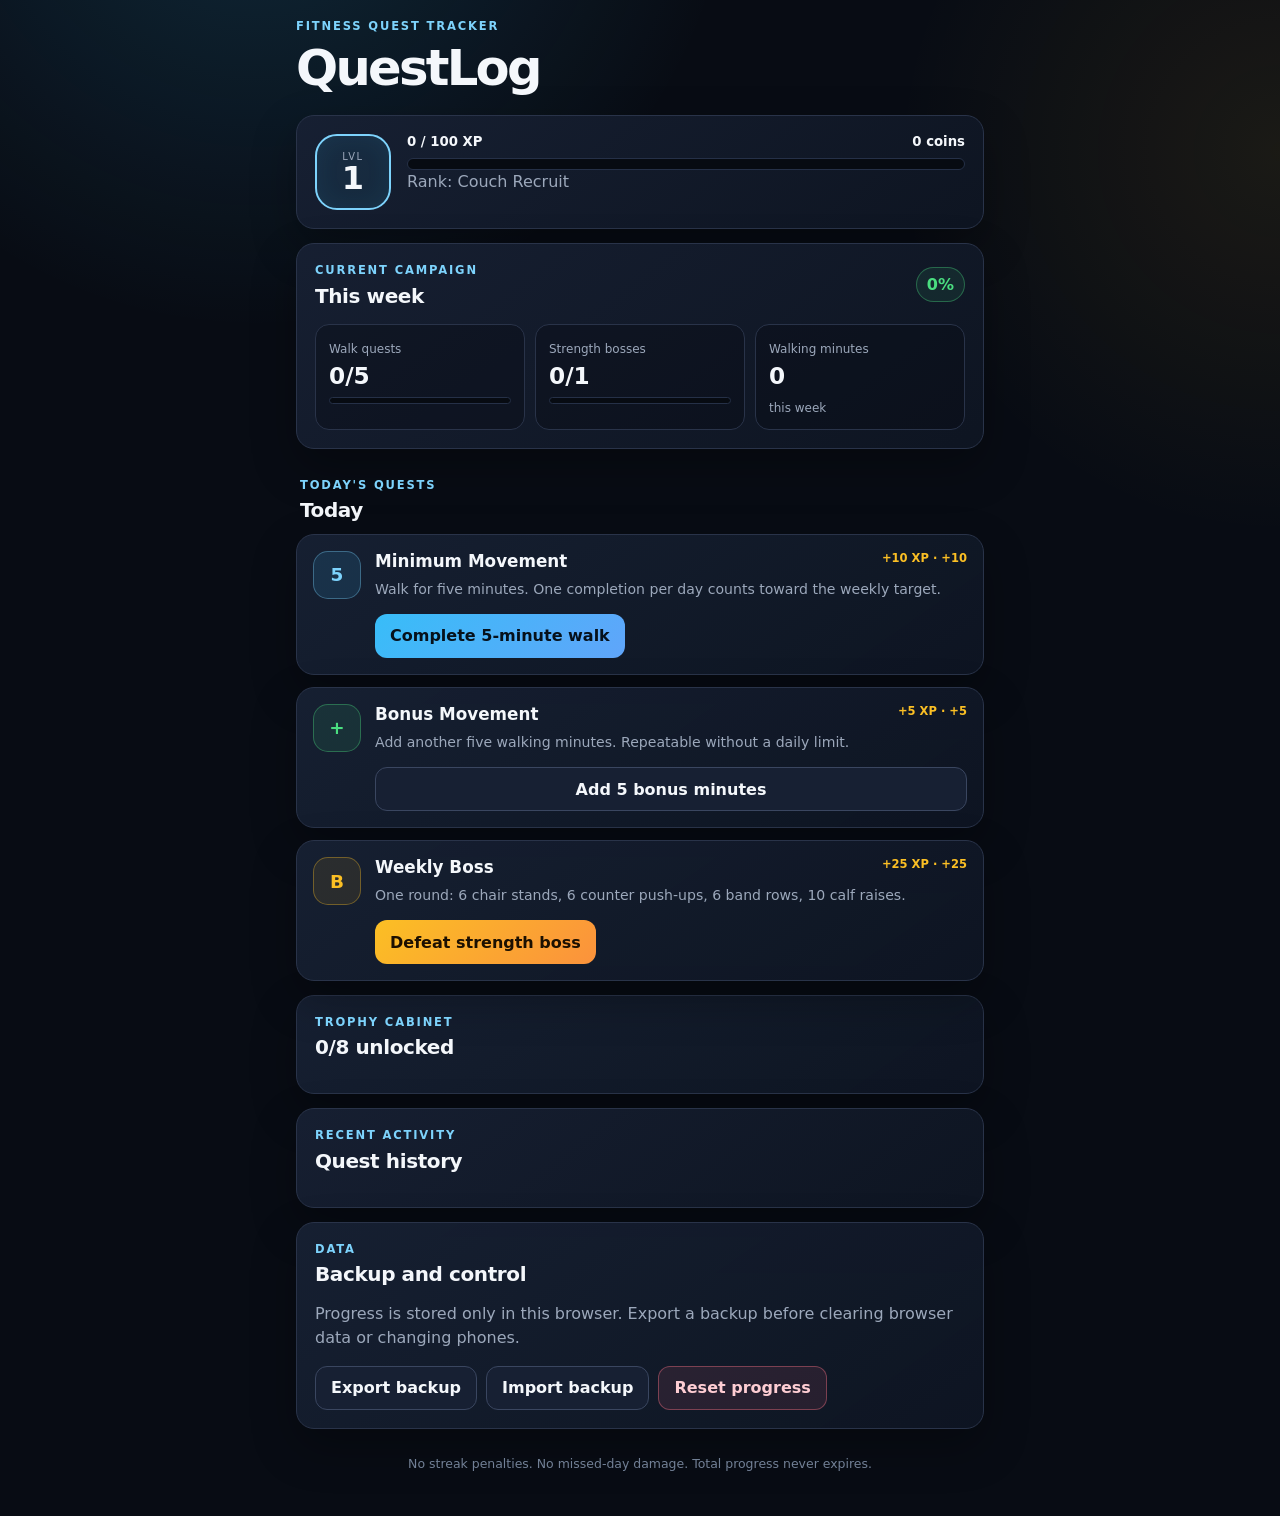
==== QuestLog_Fitness_Standalone.html @ a9ddd000 "Add files via upload" ====
<!doctype html>
<html lang="en">
<head>
  <meta charset="utf-8">
  <meta name="viewport" content="width=device-width, initial-scale=1, viewport-fit=cover">
  <meta name="theme-color" content="#111827">
  <meta name="description" content="A private, offline fitness quest tracker with XP, coins, and trophies.">
  <title>QuestLog Fitness</title>
  <style>
:root {
  color-scheme: dark;
  --bg: #080c14;
  --surface: #111827;
  --surface-2: #172033;
  --line: #293349;
  --text: #f4f7fb;
  --muted: #9ca8bb;
  --accent: #7dd3fc;
  --accent-strong: #38bdf8;
  --gold: #fbbf24;
  --green: #4ade80;
  --danger: #fb7185;
  --shadow: 0 18px 45px rgba(0, 0, 0, 0.28);
  --radius: 18px;
}

* { box-sizing: border-box; }

html {
  background: var(--bg);
  font-family: Inter, ui-sans-serif, system-ui, -apple-system, BlinkMacSystemFont, "Segoe UI", sans-serif;
}

body {
  margin: 0;
  min-height: 100vh;
  background:
    radial-gradient(circle at 20% -10%, rgba(56, 189, 248, 0.16), transparent 30rem),
    radial-gradient(circle at 100% 10%, rgba(251, 191, 36, 0.08), transparent 24rem),
    var(--bg);
  color: var(--text);
}

button, label { font: inherit; }

button {
  border: 0;
  cursor: pointer;
  -webkit-tap-highlight-color: transparent;
}

button:focus-visible, label:focus-within {
  outline: 3px solid rgba(125, 211, 252, 0.55);
  outline-offset: 2px;
}

.app-shell {
  width: min(720px, 100%);
  margin: 0 auto;
  padding: max(18px, env(safe-area-inset-top)) 16px calc(30px + env(safe-area-inset-bottom));
}

.topbar {
  display: flex;
  align-items: center;
  justify-content: space-between;
  gap: 16px;
  margin-bottom: 18px;
}

h1, h2, h3, p { margin-top: 0; }
h1 { margin-bottom: 0; font-size: clamp(2rem, 8vw, 3.1rem); letter-spacing: -0.055em; }
h2 { margin-bottom: 0; font-size: 1.25rem; letter-spacing: -0.02em; }
h3 { margin-bottom: 0; font-size: 1.05rem; }
p { line-height: 1.5; }

.eyebrow {
  margin-bottom: 4px;
  color: var(--accent);
  font-size: 0.72rem;
  font-weight: 800;
  letter-spacing: 0.16em;
}

.panel {
  border: 1px solid var(--line);
  border-radius: var(--radius);
  background: linear-gradient(145deg, rgba(23, 32, 51, 0.95), rgba(14, 21, 34, 0.96));
  box-shadow: var(--shadow);
}

.hero {
  display: flex;
  align-items: center;
  gap: 16px;
  padding: 18px;
  margin-bottom: 14px;
}

.level-badge {
  width: 76px;
  min-width: 76px;
  aspect-ratio: 1;
  display: grid;
  place-content: center;
  text-align: center;
  border: 2px solid var(--accent);
  border-radius: 22px;
  background: rgba(56, 189, 248, 0.08);
  box-shadow: inset 0 0 24px rgba(56, 189, 248, 0.08);
}

.level-badge span {
  font-size: 0.62rem;
  letter-spacing: 0.16em;
  color: var(--muted);
}

.level-badge strong {
  font-size: 2rem;
  line-height: 1;
}

.hero-copy { flex: 1; min-width: 0; }

.stat-line {
  display: flex;
  justify-content: space-between;
  gap: 10px;
  margin-bottom: 9px;
  font-size: 0.83rem;
  font-weight: 700;
}

.progress-track, .mini-track {
  overflow: hidden;
  background: #070b12;
  border: 1px solid #253047;
}

.progress-track {
  height: 12px;
  border-radius: 999px;
}

.progress-fill, .mini-fill {
  height: 100%;
  width: 0;
  background: linear-gradient(90deg, var(--accent-strong), var(--green));
  transition: width 300ms ease;
}

.rankText { margin-top: 8px; margin-bottom: 0; }

.muted { color: var(--muted); }

.week-panel, .trophies-panel, .settings-panel, main > .panel {
  padding: 18px;
  margin-bottom: 14px;
}

.section-heading {
  display: flex;
  align-items: center;
  justify-content: space-between;
  gap: 12px;
  margin-bottom: 16px;
}

.outside-heading {
  margin: 28px 4px 12px;
}

.percent-chip {
  padding: 7px 10px;
  border: 1px solid rgba(74, 222, 128, 0.35);
  border-radius: 999px;
  background: rgba(74, 222, 128, 0.09);
  color: var(--green);
  font-weight: 800;
}

.weekly-grid {
  display: grid;
  grid-template-columns: repeat(3, 1fr);
  gap: 10px;
}

.metric-card {
  min-width: 0;
  padding: 13px;
  border: 1px solid var(--line);
  border-radius: 14px;
  background: rgba(6, 10, 18, 0.36);
}

.metric-card strong {
  display: block;
  margin: 5px 0 8px;
  font-size: 1.45rem;
}

.metric-label, .metric-sub {
  color: var(--muted);
  font-size: 0.75rem;
}

.mini-track {
  height: 7px;
  border-radius: 999px;
}

.quest-stack {
  display: grid;
  gap: 12px;
  margin-bottom: 14px;
}

.quest-card {
  display: flex;
  gap: 14px;
  padding: 16px;
}

.quest-icon {
  width: 48px;
  min-width: 48px;
  height: 48px;
  display: grid;
  place-items: center;
  border-radius: 15px;
  background: rgba(56, 189, 248, 0.12);
  border: 1px solid rgba(125, 211, 252, 0.35);
  color: var(--accent);
  font-size: 1.15rem;
  font-weight: 900;
}

.quest-icon.bonus {
  color: var(--green);
  border-color: rgba(74, 222, 128, 0.35);
  background: rgba(74, 222, 128, 0.1);
}

.quest-icon.boss {
  color: var(--gold);
  border-color: rgba(251, 191, 36, 0.35);
  background: rgba(251, 191, 36, 0.09);
}

.quest-body { flex: 1; min-width: 0; }

.quest-title-row {
  display: flex;
  align-items: flex-start;
  justify-content: space-between;
  gap: 12px;
}

.reward {
  flex: none;
  color: var(--gold);
  font-size: 0.72rem;
  font-weight: 800;
  white-space: nowrap;
}

.quest-card p {
  margin: 8px 0 14px;
  color: var(--muted);
  font-size: 0.88rem;
}

.primary, .secondary, .danger, .file-label {
  min-height: 44px;
  padding: 11px 15px;
  border-radius: 12px;
  font-weight: 800;
  text-align: center;
  transition: transform 100ms ease, opacity 100ms ease, border-color 100ms ease;
}

.primary:active, .secondary:active, .danger:active, .file-label:active { transform: scale(0.98); }

.primary {
  background: linear-gradient(135deg, var(--accent-strong), #60a5fa);
  color: #06111b;
}

.boss-button {
  background: linear-gradient(135deg, var(--gold), #fb923c);
  color: #1c1001;
}

.secondary, .file-label {
  display: inline-grid;
  place-items: center;
  border: 1px solid #3a4660;
  background: #172033;
  color: var(--text);
}

.danger {
  border: 1px solid rgba(251, 113, 133, 0.4);
  background: rgba(251, 113, 133, 0.1);
  color: #fecdd3;
}

.full { width: 100%; }

button:disabled {
  cursor: default;
  opacity: 0.48;
  filter: grayscale(0.35);
}

.trophy-grid {
  display: grid;
  grid-template-columns: repeat(2, 1fr);
  gap: 10px;
}

.trophy {
  position: relative;
  min-height: 125px;
  padding: 14px;
  overflow: hidden;
  border: 1px solid var(--line);
  border-radius: 15px;
  background: rgba(6, 10, 18, 0.38);
}

.trophy.unlocked {
  border-color: rgba(251, 191, 36, 0.45);
  background: linear-gradient(150deg, rgba(251, 191, 36, 0.11), rgba(6, 10, 18, 0.45));
}

.trophy-mark {
  width: 34px;
  height: 34px;
  display: grid;
  place-items: center;
  margin-bottom: 10px;
  border-radius: 11px;
  background: #1d2739;
  color: #67748b;
  font-weight: 900;
}

.trophy.unlocked .trophy-mark {
  background: rgba(251, 191, 36, 0.16);
  color: var(--gold);
}

.trophy h3 { font-size: 0.9rem; }
.trophy p { margin: 6px 0 0; color: var(--muted); font-size: 0.76rem; line-height: 1.35; }
.trophy-status { position: absolute; top: 13px; right: 13px; color: var(--muted); font-size: 0.65rem; font-weight: 800; text-transform: uppercase; }

.history-list { display: grid; gap: 8px; }

.history-item {
  display: grid;
  grid-template-columns: 1fr auto auto;
  align-items: center;
  gap: 10px;
  padding: 11px 0;
  border-bottom: 1px solid var(--line);
}

.history-item:last-child { border-bottom: 0; }
.history-title { font-weight: 750; font-size: 0.9rem; }
.history-meta { color: var(--muted); font-size: 0.74rem; }
.history-reward { color: var(--green); font-size: 0.75rem; font-weight: 800; }

.undo-btn {
  min-height: 34px;
  padding: 7px 9px;
  border: 1px solid #3a4660;
  border-radius: 9px;
  background: transparent;
  color: var(--muted);
  font-size: 0.72rem;
}

.empty-state {
  padding: 12px 0 4px;
  color: var(--muted);
  text-align: center;
}

.button-row {
  display: flex;
  flex-wrap: wrap;
  gap: 9px;
}

.file-label input { display: none; }

footer {
  padding: 12px 6px 0;
  color: #728096;
  text-align: center;
  font-size: 0.78rem;
}

.toast {
  position: fixed;
  left: 50%;
  bottom: calc(20px + env(safe-area-inset-bottom));
  z-index: 20;
  width: min(92vw, 440px);
  padding: 13px 16px;
  transform: translate(-50%, 120px);
  opacity: 0;
  border: 1px solid rgba(125, 211, 252, 0.35);
  border-radius: 13px;
  background: #111827;
  box-shadow: var(--shadow);
  color: var(--text);
  font-weight: 750;
  transition: transform 220ms ease, opacity 220ms ease;
}

.toast.show {
  transform: translate(-50%, 0);
  opacity: 1;
}

dialog {
  width: min(92vw, 430px);
  padding: 20px;
  border: 1px solid var(--line);
  border-radius: 18px;
  background: #111827;
  color: var(--text);
  box-shadow: var(--shadow);
}

dialog::backdrop { background: rgba(0, 0, 0, 0.7); }
.dialog-actions { display: flex; justify-content: flex-end; gap: 9px; margin-top: 20px; }

.hidden { display: none !important; }

@media (max-width: 520px) {
  .weekly-grid { grid-template-columns: 1fr 1fr; }
  .metric-card:last-child { grid-column: 1 / -1; }
  .quest-title-row { display: block; }
  .reward { display: inline-block; margin-top: 5px; }
  .trophy-grid { grid-template-columns: 1fr; }
  .quest-card { padding: 14px; }
}

@media (prefers-reduced-motion: reduce) {
  *, *::before, *::after {
    scroll-behavior: auto !important;
    transition: none !important;
  }
}

</style>
</head>
<body>
  <div class="app-shell">
    <header class="topbar">
      <div>
        <p class="eyebrow">FITNESS QUEST TRACKER</p>
        <h1>QuestLog</h1>
      </div>
      
    </header>

    <main>
      <section class="hero panel">
        <div class="level-badge" aria-label="Current level">
          <span>LVL</span>
          <strong id="levelValue">1</strong>
        </div>
        <div class="hero-copy">
          <div class="stat-line">
            <span id="xpLabel">0 / 100 XP</span>
            <span id="coinLabel">0 coins</span>
          </div>
          <div class="progress-track" aria-label="Level progress">
            <div id="xpProgress" class="progress-fill"></div>
          </div>
          <p id="rankText" class="muted">Rank: Couch Recruit</p>
        </div>
      </section>

      <section class="week-panel panel">
        <div class="section-heading">
          <div>
            <p class="eyebrow">CURRENT CAMPAIGN</p>
            <h2 id="weekLabel">This week</h2>
          </div>
          <div id="weeklyPercent" class="percent-chip">0%</div>
        </div>

        <div class="weekly-grid">
          <article class="metric-card">
            <span class="metric-label">Walk quests</span>
            <strong><span id="walkCount">0</span>/5</strong>
            <div class="mini-track"><div id="walkProgress" class="mini-fill"></div></div>
          </article>
          <article class="metric-card">
            <span class="metric-label">Strength bosses</span>
            <strong><span id="strengthCount">0</span>/1</strong>
            <div class="mini-track"><div id="strengthProgress" class="mini-fill"></div></div>
          </article>
          <article class="metric-card">
            <span class="metric-label">Walking minutes</span>
            <strong id="minutesCount">0</strong>
            <span class="metric-sub">this week</span>
          </article>
        </div>
      </section>

      <section>
        <div class="section-heading outside-heading">
          <div>
            <p class="eyebrow">TODAY'S QUESTS</p>
            <h2 id="todayLabel">Today</h2>
          </div>
        </div>

        <div class="quest-stack">
          <article class="quest-card panel">
            <div class="quest-icon">5</div>
            <div class="quest-body">
              <div class="quest-title-row">
                <h3>Minimum Movement</h3>
                <span class="reward">+10 XP · +10</span>
              </div>
              <p>Walk for five minutes. One completion per day counts toward the weekly target.</p>
              <button id="walkBtn" class="primary" type="button">Complete 5-minute walk</button>
            </div>
          </article>

          <article class="quest-card panel">
            <div class="quest-icon bonus">+</div>
            <div class="quest-body">
              <div class="quest-title-row">
                <h3>Bonus Movement</h3>
                <span class="reward">+5 XP · +5</span>
              </div>
              <p>Add another five walking minutes. Repeatable without a daily limit.</p>
              <button id="bonusBtn" class="secondary full" type="button">Add 5 bonus minutes</button>
            </div>
          </article>

          <article class="quest-card panel">
            <div class="quest-icon boss">B</div>
            <div class="quest-body">
              <div class="quest-title-row">
                <h3>Weekly Boss</h3>
                <span class="reward">+25 XP · +25</span>
              </div>
              <p>One round: 6 chair stands, 6 counter push-ups, 6 band rows, 10 calf raises.</p>
              <button id="strengthBtn" class="primary boss-button" type="button">Defeat strength boss</button>
            </div>
          </article>
        </div>
      </section>

      <section class="panel trophies-panel">
        <div class="section-heading">
          <div>
            <p class="eyebrow">TROPHY CABINET</p>
            <h2><span id="trophyCount">0</span>/8 unlocked</h2>
          </div>
        </div>
        <div id="trophyGrid" class="trophy-grid"></div>
      </section>

      <section class="panel">
        <div class="section-heading">
          <div>
            <p class="eyebrow">RECENT ACTIVITY</p>
            <h2>Quest history</h2>
          </div>
        </div>
        <div id="historyList" class="history-list"></div>
      </section>

      <section class="panel settings-panel">
        <div class="section-heading">
          <div>
            <p class="eyebrow">DATA</p>
            <h2>Backup and control</h2>
          </div>
        </div>
        <p class="muted">Progress is stored only in this browser. Export a backup before clearing browser data or changing phones.</p>
        <div class="button-row">
          <button id="exportBtn" class="secondary" type="button">Export backup</button>
          <label class="secondary file-label">
            Import backup
            <input id="importInput" type="file" accept="application/json">
          </label>
          <button id="resetBtn" class="danger" type="button">Reset progress</button>
        </div>
      </section>
    </main>

    <footer>
      <p>No streak penalties. No missed-day damage. Total progress never expires.</p>
    </footer>
  </div>

  <div id="toast" class="toast" role="status" aria-live="polite"></div>

  <dialog id="resetDialog">
    <form method="dialog">
      <h2>Reset all progress?</h2>
      <p>This permanently deletes XP, coins, trophies, and history from this device.</p>
      <div class="dialog-actions">
        <button value="cancel" class="secondary">Cancel</button>
        <button id="confirmResetBtn" value="confirm" class="danger">Delete everything</button>
      </div>
    </form>
  </dialog>

  <script>
(() => {
  "use strict";

  const STORAGE_KEY = "questlog-fitness-v1";
  const XP_PER_LEVEL = 100;

  const QUESTS = {
    walk: { title: "Minimum Movement", xp: 10, coins: 10, minutes: 5 },
    bonus: { title: "Bonus Movement", xp: 5, coins: 5, minutes: 5 },
    strength: { title: "Weekly Boss", xp: 25, coins: 25, minutes: 0 }
  };

  const TROPHIES = [
    { id: "press-start", name: "Press Start", description: "Complete your first walk.", test: s => s.totals.walks >= 1 },
    { id: "tutorial", name: "Tutorial Complete", description: "Complete 5 minimum walks.", test: s => s.totals.walks >= 5 },
    { id: "first-boss", name: "First Boss Defeated", description: "Complete 1 strength circuit.", test: s => s.totals.strength >= 1 },
    { id: "bronze-walker", name: "Bronze Walker", description: "Complete 10 minimum walks.", test: s => s.totals.walks >= 10 },
    { id: "silver-walker", name: "Silver Walker", description: "Complete 20 minimum walks.", test: s => s.totals.walks >= 20 },
    { id: "strength-online", name: "Strength Online", description: "Complete 4 strength circuits.", test: s => s.totals.strength >= 4 },
    { id: "distance-300", name: "No Longer Sedentary", description: "Accumulate 300 walking minutes.", test: s => s.totals.walkMinutes >= 300 },
    {
      id: "month-one",
      name: "Month One Platinum",
      description: "Complete 20 minimum walks and 4 strength circuits.",
      test: s => s.totals.walks >= 20 && s.totals.strength >= 4
    }
  ];

  const RANKS = [
    [1, "Couch Recruit"],
    [3, "Routine Initiate"],
    [5, "Movement Adept"],
    [8, "Consistency Hunter"],
    [12, "Habit Vanguard"],
    [20, "Platinum Operator"]
  ];

  const defaultState = () => ({
    version: 1,
    xp: 0,
    coins: 0,
    logs: [],
    unlocked: [],
    totals: {
      walks: 0,
      bonusWalks: 0,
      strength: 0,
      walkMinutes: 0
    }
  });

  let state = loadState();
  let deferredInstallPrompt = null;
  let toastTimer = null;

  const $ = id => document.getElementById(id);

  function localDateKey(date = new Date()) {
    const y = date.getFullYear();
    const m = String(date.getMonth() + 1).padStart(2, "0");
    const d = String(date.getDate()).padStart(2, "0");
    return `${y}-${m}-${d}`;
  }

  function startOfWeek(date = new Date()) {
    const copy = new Date(date.getFullYear(), date.getMonth(), date.getDate());
    const day = copy.getDay();
    const diff = day === 0 ? -6 : 1 - day;
    copy.setDate(copy.getDate() + diff);
    copy.setHours(0, 0, 0, 0);
    return copy;
  }

  function endOfWeek(date = new Date()) {
    const start = startOfWeek(date);
    const end = new Date(start);
    end.setDate(start.getDate() + 6);
    return end;
  }

  function isThisWeek(timestamp) {
    const time = new Date(timestamp).getTime();
    return time >= startOfWeek().getTime() && time < (endOfWeek().getTime() + 86400000);
  }

  function loadState() {
    try {
      const parsed = JSON.parse(localStorage.getItem(STORAGE_KEY));
      if (!parsed || parsed.version !== 1) return defaultState();
      return {
        ...defaultState(),
        ...parsed,
        totals: { ...defaultState().totals, ...(parsed.totals || {}) },
        logs: Array.isArray(parsed.logs) ? parsed.logs : [],
        unlocked: Array.isArray(parsed.unlocked) ? parsed.unlocked : []
      };
    } catch {
      return defaultState();
    }
  }

  function saveState() {
    localStorage.setItem(STORAGE_KEY, JSON.stringify(state));
  }

  function makeId() {
    return `${Date.now()}-${Math.random().toString(16).slice(2)}`;
  }

  function addQuest(type) {
    const quest = QUESTS[type];
    if (!quest) return;

    if (type === "walk" && hasCompletedWalkToday()) {
      showToast("Today's minimum walk is already complete. Use Bonus Movement for extra minutes.");
      return;
    }
    if (type === "strength" && hasCompletedStrengthThisWeek()) {
      showToast("This week's strength boss is already defeated.");
      return;
    }

    const log = {
      id: makeId(),
      type,
      title: quest.title,
      xp: quest.xp,
      coins: quest.coins,
      minutes: quest.minutes,
      dateKey: localDateKey(),
      timestamp: new Date().toISOString()
    };

    state.logs.unshift(log);
    state.xp += quest.xp;
    state.coins += quest.coins;

    if (type === "walk") state.totals.walks += 1;
    if (type === "bonus") state.totals.bonusWalks += 1;
    if (type === "strength") state.totals.strength += 1;
    state.totals.walkMinutes += quest.minutes;

    const newTrophies = updateTrophies();
    saveState();
    render();

    const baseMessage = `${quest.title} complete: +${quest.xp} XP, +${quest.coins} coins.`;
    showToast(newTrophies.length ? `${baseMessage} Trophy unlocked: ${newTrophies.join(", ")}.` : baseMessage);
    vibrate([35, 25, 55]);
  }

  function undoLog(id) {
    const index = state.logs.findIndex(log => log.id === id);
    if (index < 0) return;
    const [log] = state.logs.splice(index, 1);

    state.xp = Math.max(0, state.xp - log.xp);
    state.coins = Math.max(0, state.coins - log.coins);
    if (log.type === "walk") state.totals.walks = Math.max(0, state.totals.walks - 1);
    if (log.type === "bonus") state.totals.bonusWalks = Math.max(0, state.totals.bonusWalks - 1);
    if (log.type === "strength") state.totals.strength = Math.max(0, state.totals.strength - 1);
    state.totals.walkMinutes = Math.max(0, state.totals.walkMinutes - (log.minutes || 0));

    state.unlocked = TROPHIES.filter(trophy => trophy.test(state)).map(trophy => trophy.id);
    saveState();
    render();
    showToast("Completion removed.");
  }

  function updateTrophies() {
    const newlyUnlocked = [];
    TROPHIES.forEach(trophy => {
      if (trophy.test(state) && !state.unlocked.includes(trophy.id)) {
        state.unlocked.push(trophy.id);
        newlyUnlocked.push(trophy.name);
      }
    });
    return newlyUnlocked;
  }

  function hasCompletedWalkToday() {
    const today = localDateKey();
    return state.logs.some(log => log.type === "walk" && log.dateKey === today);
  }

  function hasCompletedStrengthThisWeek() {
    return state.logs.some(log => log.type === "strength" && isThisWeek(log.timestamp));
  }

  function getWeeklyStats() {
    const logs = state.logs.filter(log => isThisWeek(log.timestamp));
    return {
      walks: logs.filter(log => log.type === "walk").length,
      strength: logs.filter(log => log.type === "strength").length,
      minutes: logs.reduce((sum, log) => sum + (log.minutes || 0), 0)
    };
  }

  function formatShortDate(date) {
    return new Intl.DateTimeFormat(undefined, { month: "short", day: "numeric" }).format(date);
  }

  function formatHistoryDate(timestamp) {
    const date = new Date(timestamp);
    const today = localDateKey();
    const yesterdayDate = new Date();
    yesterdayDate.setDate(yesterdayDate.getDate() - 1);
    const label = localDateKey(date) === today
      ? "Today"
      : localDateKey(date) === localDateKey(yesterdayDate)
        ? "Yesterday"
        : new Intl.DateTimeFormat(undefined, { month: "short", day: "numeric" }).format(date);
    const time = new Intl.DateTimeFormat(undefined, { hour: "numeric", minute: "2-digit" }).format(date);
    return `${label} · ${time}`;
  }

  function getRank(level) {
    let rank = RANKS[0][1];
    for (const [minimum, name] of RANKS) {
      if (level >= minimum) rank = name;
    }
    return rank;
  }

  function render() {
    const level = Math.floor(state.xp / XP_PER_LEVEL) + 1;
    const xpInLevel = state.xp % XP_PER_LEVEL;
    const weekly = getWeeklyStats();
    const weeklyObjectives = Math.min(weekly.walks, 5) + Math.min(weekly.strength, 1);
    const weeklyPercent = Math.round((weeklyObjectives / 6) * 100);

    $("levelValue").textContent = level;
    $("xpLabel").textContent = `${xpInLevel} / ${XP_PER_LEVEL} XP`;
    $("coinLabel").textContent = `${state.coins} coins`;
    $("xpProgress").style.width = `${xpInLevel}%`;
    $("rankText").textContent = `Rank: ${getRank(level)}`;

    $("weekLabel").textContent = `${formatShortDate(startOfWeek())}–${formatShortDate(endOfWeek())}`;
    $("weeklyPercent").textContent = `${weeklyPercent}%`;
    $("walkCount").textContent = weekly.walks;
    $("strengthCount").textContent = weekly.strength;
    $("minutesCount").textContent = weekly.minutes;
    $("walkProgress").style.width = `${Math.min(100, (weekly.walks / 5) * 100)}%`;
    $("strengthProgress").style.width = `${Math.min(100, weekly.strength * 100)}%`;

    $("todayLabel").textContent = new Intl.DateTimeFormat(undefined, {
      weekday: "long",
      month: "long",
      day: "numeric"
    }).format(new Date());

    const walkDone = hasCompletedWalkToday();
    $("walkBtn").disabled = walkDone;
    $("walkBtn").textContent = walkDone ? "Completed today" : "Complete 5-minute walk";

    const strengthDone = hasCompletedStrengthThisWeek();
    $("strengthBtn").disabled = strengthDone;
    $("strengthBtn").textContent = strengthDone ? "Boss defeated this week" : "Defeat strength boss";

    renderTrophies();
    renderHistory();
  }

  function renderTrophies() {
    const unlockedCount = TROPHIES.filter(trophy => state.unlocked.includes(trophy.id)).length;
    $("trophyCount").textContent = unlockedCount;
    $("trophyGrid").innerHTML = TROPHIES.map((trophy, index) => {
      const unlocked = state.unlocked.includes(trophy.id);
      return `
        <article class="trophy ${unlocked ? "unlocked" : ""}">
          <span class="trophy-status">${unlocked ? "Unlocked" : "Locked"}</span>
          <div class="trophy-mark">${unlocked ? "★" : index + 1}</div>
          <h3>${escapeHtml(trophy.name)}</h3>
          <p>${escapeHtml(trophy.description)}</p>
        </article>
      `;
    }).join("");
  }

  function renderHistory() {
    const list = $("historyList");
    const recent = state.logs.slice(0, 12);
    if (!recent.length) {
      list.innerHTML = `<div class="empty-state">No quests completed yet.</div>`;
      return;
    }

    list.innerHTML = recent.map(log => `
      <div class="history-item">
        <div>
          <div class="history-title">${escapeHtml(log.title)}</div>
          <div class="history-meta">${escapeHtml(formatHistoryDate(log.timestamp))}</div>
        </div>
        <div class="history-reward">+${log.xp} XP</div>
        <button class="undo-btn" type="button" data-undo="${escapeHtml(log.id)}">Undo</button>
      </div>
    `).join("");

    list.querySelectorAll("[data-undo]").forEach(button => {
      button.addEventListener("click", () => undoLog(button.dataset.undo));
    });
  }

  function escapeHtml(value) {
    return String(value).replace(/[&<>"']/g, char => ({
      "&": "&amp;",
      "<": "&lt;",
      ">": "&gt;",
      '"': "&quot;",
      "'": "&#039;"
    })[char]);
  }

  function showToast(message) {
    const toast = $("toast");
    toast.textContent = message;
    toast.classList.add("show");
    clearTimeout(toastTimer);
    toastTimer = setTimeout(() => toast.classList.remove("show"), 4200);
  }

  function vibrate(pattern) {
    if ("vibrate" in navigator) navigator.vibrate(pattern);
  }

  function exportBackup() {
    const payload = JSON.stringify({
      exportedAt: new Date().toISOString(),
      application: "QuestLog Fitness",
      state
    }, null, 2);

    const blob = new Blob([payload], { type: "application/json" });
    const url = URL.createObjectURL(blob);
    const anchor = document.createElement("a");
    anchor.href = url;
    anchor.download = `questlog-fitness-backup-${localDateKey()}.json`;
    anchor.click();
    setTimeout(() => URL.revokeObjectURL(url), 1000);
  }

  async function importBackup(file) {
    try {
      const raw = await file.text();
      const parsed = JSON.parse(raw);
      const incoming = parsed.state || parsed;
      if (!incoming || incoming.version !== 1 || !Array.isArray(incoming.logs)) {
        throw new Error("Invalid backup");
      }
      state = {
        ...defaultState(),
        ...incoming,
        totals: { ...defaultState().totals, ...(incoming.totals || {}) },
        logs: incoming.logs,
        unlocked: Array.isArray(incoming.unlocked) ? incoming.unlocked : []
      };
      updateTrophies();
      saveState();
      render();
      showToast("Backup imported.");
    } catch {
      showToast("Import failed. Select a QuestLog Fitness backup file.");
    } finally {
      $("importInput").value = "";
    }
  }

  function bindEvents() {
    $("walkBtn").addEventListener("click", () => addQuest("walk"));
    $("bonusBtn").addEventListener("click", () => addQuest("bonus"));
    $("strengthBtn").addEventListener("click", () => addQuest("strength"));
    $("exportBtn").addEventListener("click", exportBackup);
    $("importInput").addEventListener("change", event => {
      const [file] = event.target.files;
      if (file) importBackup(file);
    });
    $("resetBtn").addEventListener("click", () => $("resetDialog").showModal());
    $("confirmResetBtn").addEventListener("click", () => {
      state = defaultState();
      saveState();
      render();
      showToast("All progress reset.");
    });

    window.addEventListener("beforeinstallprompt", event => {
      event.preventDefault();
      deferredInstallPrompt = event;
      $("installBtn").classList.remove("hidden");
    });

    $("installBtn").addEventListener("click", async () => {
      if (!deferredInstallPrompt) return;
      deferredInstallPrompt.prompt();
      await deferredInstallPrompt.userChoice;
      deferredInstallPrompt = null;
      $("installBtn").classList.add("hidden");
    });

    window.addEventListener("appinstalled", () => {
      deferredInstallPrompt = null;
      $("installBtn").classList.add("hidden");
      showToast("QuestLog installed.");
    });
  }

  function registerServiceWorker() {
    if ("serviceWorker" in navigator && location.protocol.startsWith("http")) {
      navigator.serviceWorker.register("sw.js").catch(() => {});
    }
  }

  bindEvents();
  updateTrophies();
  saveState();
  render();
  registerServiceWorker();
})();

</script>
</body>
</html>
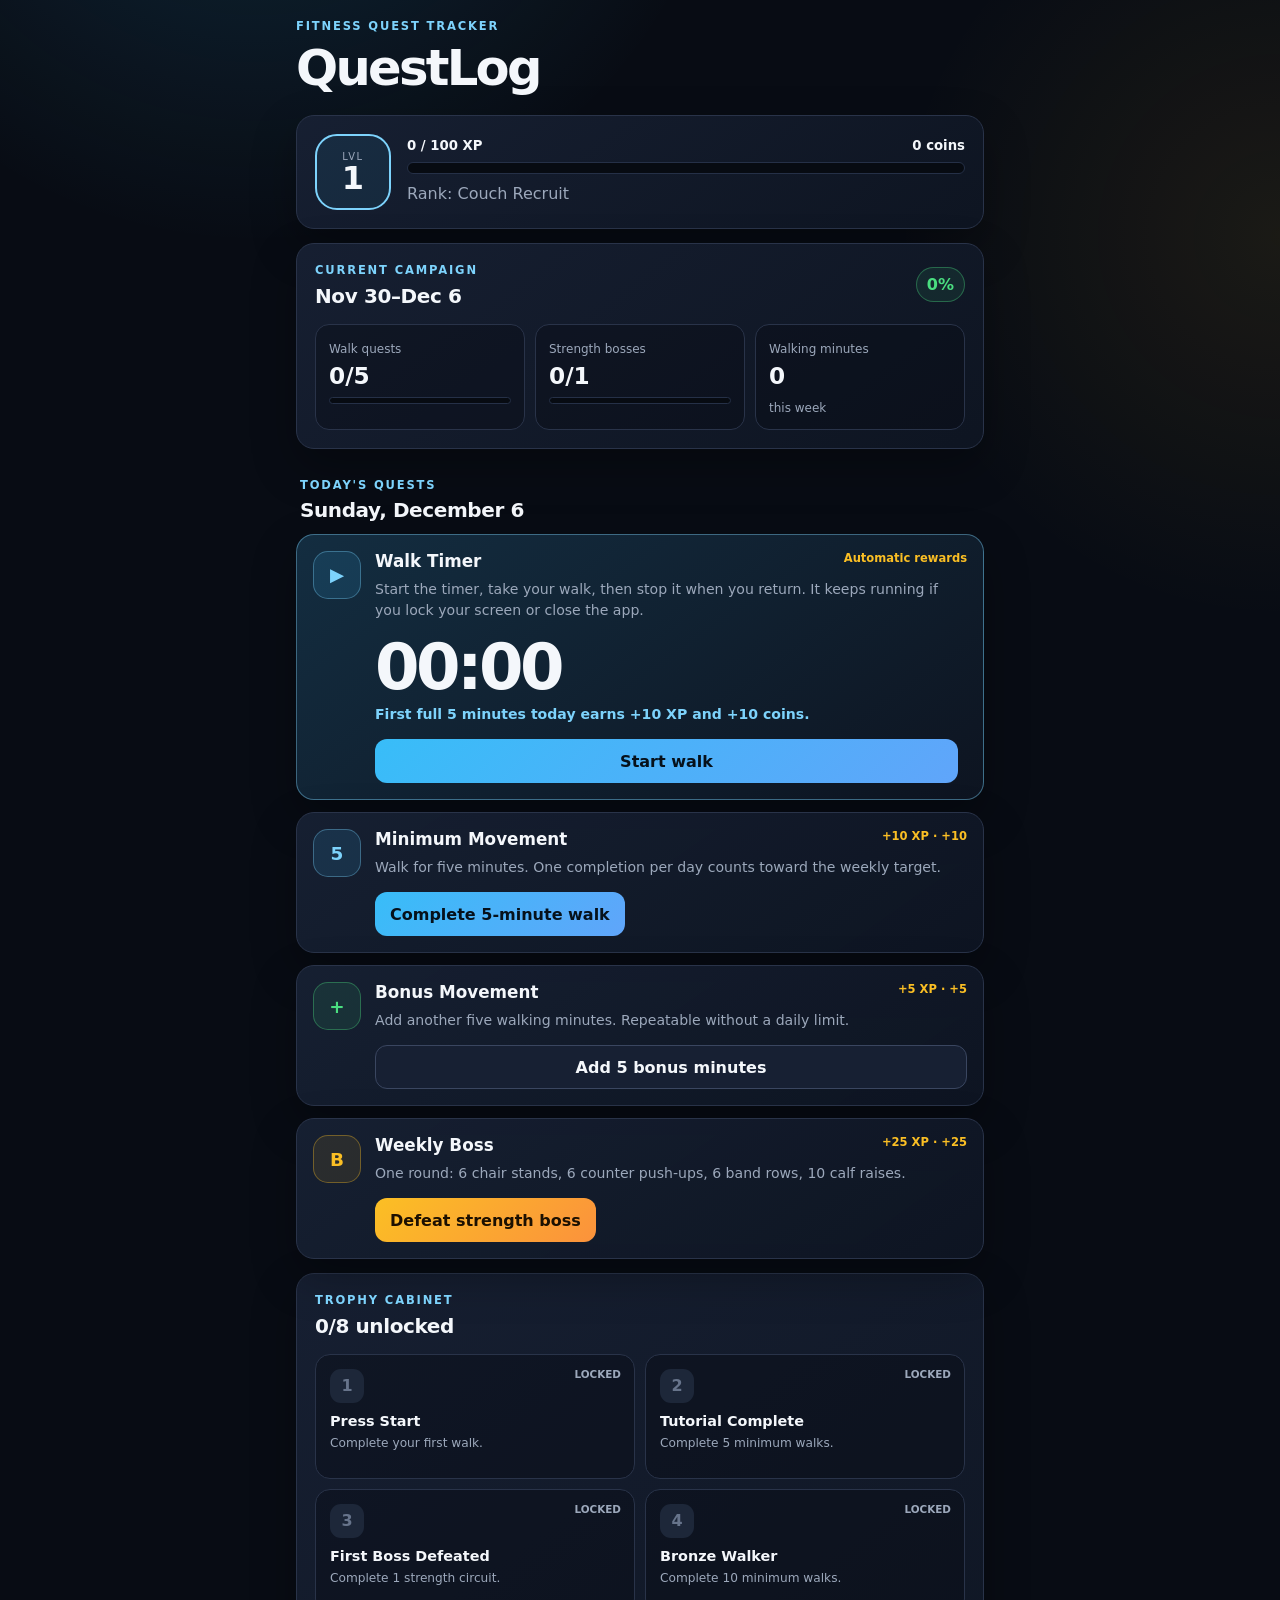
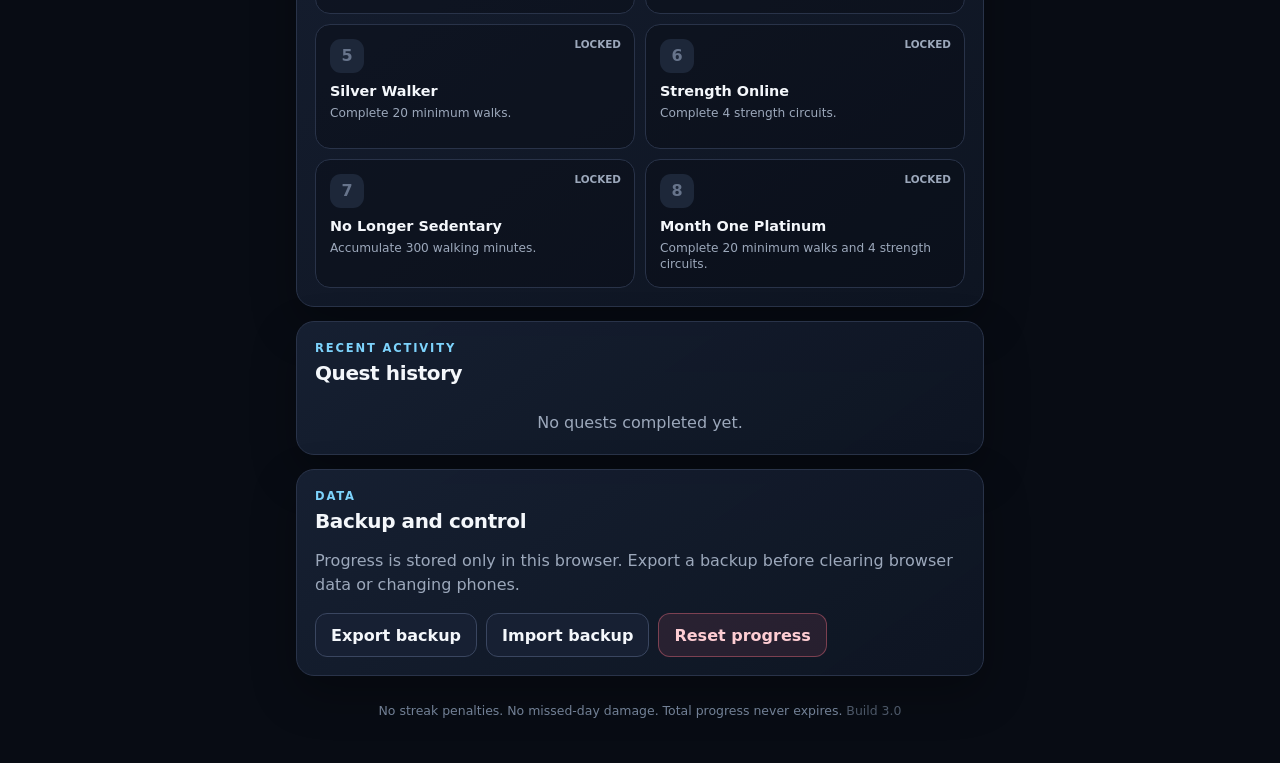
==== commit 78e983c4: "Add persistent walk timer rewards" ====
--- a/QuestLog_Fitness_Standalone.html
+++ b/QuestLog_Fitness_Standalone.html
@@ -6,6 +6,9 @@
   <meta name="theme-color" content="#111827">
   <meta name="description" content="A private, offline fitness quest tracker with XP, coins, and trophies.">
   <title>QuestLog Fitness</title>
+  <link rel="manifest" href="./manifest.webmanifest">
+  <link rel="icon" href="./icon-192.png">
+  <link rel="apple-touch-icon" href="./icon-192.png">
   <style>
 :root {
   color-scheme: dark;
@@ -20,541 +23,176 @@
   --gold: #fbbf24;
   --green: #4ade80;
   --danger: #fb7185;
-  --shadow: 0 18px 45px rgba(0, 0, 0, 0.28);
+  --shadow: 0 18px 45px rgba(0,0,0,.28);
   --radius: 18px;
 }
-
 * { box-sizing: border-box; }
-
-html {
-  background: var(--bg);
-  font-family: Inter, ui-sans-serif, system-ui, -apple-system, BlinkMacSystemFont, "Segoe UI", sans-serif;
+html { background: var(--bg); font-family: Inter, ui-sans-serif, system-ui, -apple-system, BlinkMacSystemFont, "Segoe UI", sans-serif; }
+body {
+  margin: 0; min-height: 100vh; color: var(--text);
+  background:
+    radial-gradient(circle at 20% -10%, rgba(56,189,248,.16), transparent 30rem),
+    radial-gradient(circle at 100% 10%, rgba(251,191,36,.08), transparent 24rem),
+    var(--bg);
 }
-
-body {
-  margin: 0;
-  min-height: 100vh;
-  background:
-    radial-gradient(circle at 20% -10%, rgba(56, 189, 248, 0.16), transparent 30rem),
-    radial-gradient(circle at 100% 10%, rgba(251, 191, 36, 0.08), transparent 24rem),
-    var(--bg);
-  color: var(--text);
+button, label { font: inherit; }
+button { border: 0; cursor: pointer; -webkit-tap-highlight-color: transparent; }
+button:focus-visible, label:focus-within { outline: 3px solid rgba(125,211,252,.55); outline-offset: 2px; }
+.app-shell { width: min(720px,100%); margin: 0 auto; padding: max(18px,env(safe-area-inset-top)) 16px calc(30px + env(safe-area-inset-bottom)); }
+.topbar { display:flex; align-items:center; justify-content:space-between; gap:16px; margin-bottom:18px; }
+h1,h2,h3,p { margin-top:0; }
+h1 { margin-bottom:0; font-size:clamp(2rem,8vw,3.1rem); letter-spacing:-.055em; }
+h2 { margin-bottom:0; font-size:1.25rem; letter-spacing:-.02em; }
+h3 { margin-bottom:0; font-size:1.05rem; }
+p { line-height:1.5; }
+.eyebrow { margin-bottom:4px; color:var(--accent); font-size:.72rem; font-weight:800; letter-spacing:.16em; }
+.panel { border:1px solid var(--line); border-radius:var(--radius); background:linear-gradient(145deg,rgba(23,32,51,.95),rgba(14,21,34,.96)); box-shadow:var(--shadow); }
+.hero { display:flex; align-items:center; gap:16px; padding:18px; margin-bottom:14px; }
+.level-badge { width:76px; min-width:76px; aspect-ratio:1; display:grid; place-content:center; text-align:center; border:2px solid var(--accent); border-radius:22px; background:rgba(56,189,248,.08); }
+.level-badge span { font-size:.62rem; letter-spacing:.16em; color:var(--muted); }
+.level-badge strong { font-size:2rem; line-height:1; }
+.hero-copy { flex:1; min-width:0; }
+.stat-line { display:flex; justify-content:space-between; gap:10px; margin-bottom:9px; font-size:.83rem; font-weight:700; }
+.progress-track,.mini-track { overflow:hidden; background:#070b12; border:1px solid #253047; }
+.progress-track { height:12px; border-radius:999px; }
+.progress-fill,.mini-fill { height:100%; width:0; background:linear-gradient(90deg,var(--accent-strong),var(--green)); transition:width .3s ease; }
+.rank-text { margin-top:8px; margin-bottom:0; }
+.muted { color:var(--muted); }
+.week-panel,.trophies-panel,.settings-panel,main>.panel { padding:18px; margin-bottom:14px; }
+.section-heading { display:flex; align-items:center; justify-content:space-between; gap:12px; margin-bottom:16px; }
+.outside-heading { margin:28px 4px 12px; }
+.percent-chip { padding:7px 10px; border:1px solid rgba(74,222,128,.35); border-radius:999px; background:rgba(74,222,128,.09); color:var(--green); font-weight:800; }
+.weekly-grid { display:grid; grid-template-columns:repeat(3,1fr); gap:10px; }
+.metric-card { min-width:0; padding:13px; border:1px solid var(--line); border-radius:14px; background:rgba(6,10,18,.36); }
+.metric-card strong { display:block; margin:5px 0 8px; font-size:1.45rem; }
+.metric-label,.metric-sub { color:var(--muted); font-size:.75rem; }
+.mini-track { height:7px; border-radius:999px; }
+.quest-stack { display:grid; gap:12px; margin-bottom:14px; }
+.quest-card { display:flex; gap:14px; padding:16px; }
+.quest-icon { width:48px; min-width:48px; height:48px; display:grid; place-items:center; border-radius:15px; background:rgba(56,189,248,.12); border:1px solid rgba(125,211,252,.35); color:var(--accent); font-size:1.15rem; font-weight:900; }
+.quest-icon.bonus { color:var(--green); border-color:rgba(74,222,128,.35); background:rgba(74,222,128,.1); }
+.quest-icon.boss { color:var(--gold); border-color:rgba(251,191,36,.35); background:rgba(251,191,36,.09); }
+.quest-body { flex:1; min-width:0; }
+.quest-title-row { display:flex; align-items:flex-start; justify-content:space-between; gap:12px; }
+.reward { flex:none; color:var(--gold); font-size:.72rem; font-weight:800; white-space:nowrap; }
+.quest-card p { margin:8px 0 14px; color:var(--muted); font-size:.88rem; }
+.timer-card { border-color:rgba(125,211,252,.42); background:linear-gradient(145deg,rgba(20,47,67,.96),rgba(14,21,34,.96)); }
+.timer-card.running { border-color:rgba(74,222,128,.52); box-shadow:0 18px 45px rgba(0,0,0,.28),0 0 0 1px rgba(74,222,128,.08); }
+.timer-display { margin:2px 0 5px; font-size:clamp(2.5rem,12vw,4rem); font-weight:850; letter-spacing:-.055em; line-height:1; font-variant-numeric:tabular-nums; }
+.timer-hint { min-height:1.3em; margin:0 0 14px!important; color:var(--accent)!important; font-weight:750; }
+.timer-card.running .timer-hint { color:var(--green)!important; }
+.timer-actions { display:grid; grid-template-columns:1fr auto; gap:9px; }
+.primary.stop-button { background:linear-gradient(135deg,var(--green),#22c55e); color:#04140a; }
+.primary,.secondary,.danger,.file-label { min-height:44px; padding:11px 15px; border-radius:12px; font-weight:800; text-align:center; transition:transform .1s ease,opacity .1s ease; }
+.primary:active,.secondary:active,.danger:active,.file-label:active { transform:scale(.98); }
+.primary { background:linear-gradient(135deg,var(--accent-strong),#60a5fa); color:#06111b; }
+.boss-button { background:linear-gradient(135deg,var(--gold),#fb923c); color:#1c1001; }
+.secondary,.file-label { display:inline-grid; place-items:center; border:1px solid #3a4660; background:#172033; color:var(--text); }
+.danger { border:1px solid rgba(251,113,133,.4); background:rgba(251,113,133,.1); color:#fecdd3; }
+.full { width:100%; }
+button:disabled { cursor:default; opacity:.48; filter:grayscale(.35); }
+.trophy-grid { display:grid; grid-template-columns:repeat(2,1fr); gap:10px; }
+.trophy { position:relative; min-height:125px; padding:14px; overflow:hidden; border:1px solid var(--line); border-radius:15px; background:rgba(6,10,18,.38); }
+.trophy.unlocked { border-color:rgba(251,191,36,.45); background:linear-gradient(150deg,rgba(251,191,36,.11),rgba(6,10,18,.45)); }
+.trophy-mark { width:34px; height:34px; display:grid; place-items:center; margin-bottom:10px; border-radius:11px; background:#1d2739; color:#67748b; font-weight:900; }
+.trophy.unlocked .trophy-mark { background:rgba(251,191,36,.16); color:var(--gold); }
+.trophy h3 { font-size:.9rem; }
+.trophy p { margin:6px 0 0; color:var(--muted); font-size:.76rem; line-height:1.35; }
+.trophy-status { position:absolute; top:13px; right:13px; color:var(--muted); font-size:.65rem; font-weight:800; text-transform:uppercase; }
+.history-list { display:grid; gap:8px; }
+.history-item { display:grid; grid-template-columns:1fr auto auto; align-items:center; gap:10px; padding:11px 0; border-bottom:1px solid var(--line); }
+.history-item:last-child { border-bottom:0; }
+.history-title { font-weight:750; font-size:.9rem; }
+.history-meta { color:var(--muted); font-size:.74rem; }
+.history-reward { color:var(--green); font-size:.75rem; font-weight:800; }
+.undo-btn { min-height:34px; padding:7px 9px; border:1px solid #3a4660; border-radius:9px; background:transparent; color:var(--muted); font-size:.72rem; }
+.empty-state { padding:12px 0 4px; color:var(--muted); text-align:center; }
+.button-row { display:flex; flex-wrap:wrap; gap:9px; }
+.file-label input { display:none; }
+footer { padding:12px 6px 0; color:#728096; text-align:center; font-size:.78rem; }
+.toast { position:fixed; left:50%; bottom:calc(20px + env(safe-area-inset-bottom)); z-index:20; width:min(92vw,440px); padding:13px 16px; transform:translate(-50%,120px); opacity:0; border:1px solid rgba(125,211,252,.35); border-radius:13px; background:#111827; box-shadow:var(--shadow); color:var(--text); font-weight:750; transition:transform .22s ease,opacity .22s ease; }
+.toast.show { transform:translate(-50%,0); opacity:1; }
+dialog { width:min(92vw,430px); padding:20px; border:1px solid var(--line); border-radius:18px; background:#111827; color:var(--text); box-shadow:var(--shadow); }
+dialog::backdrop { background:rgba(0,0,0,.7); }
+.dialog-actions { display:flex; justify-content:flex-end; gap:9px; margin-top:20px; }
+.hidden { display:none!important; }
+.build { opacity:.65; }
+@media(max-width:520px){
+  .weekly-grid{grid-template-columns:1fr 1fr}
+  .metric-card:last-child{grid-column:1/-1}
+  .quest-title-row{display:block}
+  .reward{display:inline-block;margin-top:5px}
+  .trophy-grid{grid-template-columns:1fr}
+  .quest-card{padding:14px}
+  .timer-actions{grid-template-columns:1fr}
 }
-
-button, label { font: inherit; }
-
-button {
-  border: 0;
-  cursor: pointer;
-  -webkit-tap-highlight-color: transparent;
-}
-
-button:focus-visible, label:focus-within {
-  outline: 3px solid rgba(125, 211, 252, 0.55);
-  outline-offset: 2px;
-}
-
-.app-shell {
-  width: min(720px, 100%);
-  margin: 0 auto;
-  padding: max(18px, env(safe-area-inset-top)) 16px calc(30px + env(safe-area-inset-bottom));
-}
-
-.topbar {
-  display: flex;
-  align-items: center;
-  justify-content: space-between;
-  gap: 16px;
-  margin-bottom: 18px;
-}
-
-h1, h2, h3, p { margin-top: 0; }
-h1 { margin-bottom: 0; font-size: clamp(2rem, 8vw, 3.1rem); letter-spacing: -0.055em; }
-h2 { margin-bottom: 0; font-size: 1.25rem; letter-spacing: -0.02em; }
-h3 { margin-bottom: 0; font-size: 1.05rem; }
-p { line-height: 1.5; }
-
-.eyebrow {
-  margin-bottom: 4px;
-  color: var(--accent);
-  font-size: 0.72rem;
-  font-weight: 800;
-  letter-spacing: 0.16em;
-}
-
-.panel {
-  border: 1px solid var(--line);
-  border-radius: var(--radius);
-  background: linear-gradient(145deg, rgba(23, 32, 51, 0.95), rgba(14, 21, 34, 0.96));
-  box-shadow: var(--shadow);
-}
-
-.hero {
-  display: flex;
-  align-items: center;
-  gap: 16px;
-  padding: 18px;
-  margin-bottom: 14px;
-}
-
-.level-badge {
-  width: 76px;
-  min-width: 76px;
-  aspect-ratio: 1;
-  display: grid;
-  place-content: center;
-  text-align: center;
-  border: 2px solid var(--accent);
-  border-radius: 22px;
-  background: rgba(56, 189, 248, 0.08);
-  box-shadow: inset 0 0 24px rgba(56, 189, 248, 0.08);
-}
-
-.level-badge span {
-  font-size: 0.62rem;
-  letter-spacing: 0.16em;
-  color: var(--muted);
-}
-
-.level-badge strong {
-  font-size: 2rem;
-  line-height: 1;
-}
-
-.hero-copy { flex: 1; min-width: 0; }
-
-.stat-line {
-  display: flex;
-  justify-content: space-between;
-  gap: 10px;
-  margin-bottom: 9px;
-  font-size: 0.83rem;
-  font-weight: 700;
-}
-
-.progress-track, .mini-track {
-  overflow: hidden;
-  background: #070b12;
-  border: 1px solid #253047;
-}
-
-.progress-track {
-  height: 12px;
-  border-radius: 999px;
-}
-
-.progress-fill, .mini-fill {
-  height: 100%;
-  width: 0;
-  background: linear-gradient(90deg, var(--accent-strong), var(--green));
-  transition: width 300ms ease;
-}
-
-.rankText { margin-top: 8px; margin-bottom: 0; }
-
-.muted { color: var(--muted); }
-
-.week-panel, .trophies-panel, .settings-panel, main > .panel {
-  padding: 18px;
-  margin-bottom: 14px;
-}
-
-.section-heading {
-  display: flex;
-  align-items: center;
-  justify-content: space-between;
-  gap: 12px;
-  margin-bottom: 16px;
-}
-
-.outside-heading {
-  margin: 28px 4px 12px;
-}
-
-.percent-chip {
-  padding: 7px 10px;
-  border: 1px solid rgba(74, 222, 128, 0.35);
-  border-radius: 999px;
-  background: rgba(74, 222, 128, 0.09);
-  color: var(--green);
-  font-weight: 800;
-}
-
-.weekly-grid {
-  display: grid;
-  grid-template-columns: repeat(3, 1fr);
-  gap: 10px;
-}
-
-.metric-card {
-  min-width: 0;
-  padding: 13px;
-  border: 1px solid var(--line);
-  border-radius: 14px;
-  background: rgba(6, 10, 18, 0.36);
-}
-
-.metric-card strong {
-  display: block;
-  margin: 5px 0 8px;
-  font-size: 1.45rem;
-}
-
-.metric-label, .metric-sub {
-  color: var(--muted);
-  font-size: 0.75rem;
-}
-
-.mini-track {
-  height: 7px;
-  border-radius: 999px;
-}
-
-.quest-stack {
-  display: grid;
-  gap: 12px;
-  margin-bottom: 14px;
-}
-
-.quest-card {
-  display: flex;
-  gap: 14px;
-  padding: 16px;
-}
-
-.quest-icon {
-  width: 48px;
-  min-width: 48px;
-  height: 48px;
-  display: grid;
-  place-items: center;
-  border-radius: 15px;
-  background: rgba(56, 189, 248, 0.12);
-  border: 1px solid rgba(125, 211, 252, 0.35);
-  color: var(--accent);
-  font-size: 1.15rem;
-  font-weight: 900;
-}
-
-.quest-icon.bonus {
-  color: var(--green);
-  border-color: rgba(74, 222, 128, 0.35);
-  background: rgba(74, 222, 128, 0.1);
-}
-
-.quest-icon.boss {
-  color: var(--gold);
-  border-color: rgba(251, 191, 36, 0.35);
-  background: rgba(251, 191, 36, 0.09);
-}
-
-.quest-body { flex: 1; min-width: 0; }
-
-.quest-title-row {
-  display: flex;
-  align-items: flex-start;
-  justify-content: space-between;
-  gap: 12px;
-}
-
-.reward {
-  flex: none;
-  color: var(--gold);
-  font-size: 0.72rem;
-  font-weight: 800;
-  white-space: nowrap;
-}
-
-.quest-card p {
-  margin: 8px 0 14px;
-  color: var(--muted);
-  font-size: 0.88rem;
-}
-
-.primary, .secondary, .danger, .file-label {
-  min-height: 44px;
-  padding: 11px 15px;
-  border-radius: 12px;
-  font-weight: 800;
-  text-align: center;
-  transition: transform 100ms ease, opacity 100ms ease, border-color 100ms ease;
-}
-
-.primary:active, .secondary:active, .danger:active, .file-label:active { transform: scale(0.98); }
-
-.primary {
-  background: linear-gradient(135deg, var(--accent-strong), #60a5fa);
-  color: #06111b;
-}
-
-.boss-button {
-  background: linear-gradient(135deg, var(--gold), #fb923c);
-  color: #1c1001;
-}
-
-.secondary, .file-label {
-  display: inline-grid;
-  place-items: center;
-  border: 1px solid #3a4660;
-  background: #172033;
-  color: var(--text);
-}
-
-.danger {
-  border: 1px solid rgba(251, 113, 133, 0.4);
-  background: rgba(251, 113, 133, 0.1);
-  color: #fecdd3;
-}
-
-.full { width: 100%; }
-
-button:disabled {
-  cursor: default;
-  opacity: 0.48;
-  filter: grayscale(0.35);
-}
-
-.trophy-grid {
-  display: grid;
-  grid-template-columns: repeat(2, 1fr);
-  gap: 10px;
-}
-
-.trophy {
-  position: relative;
-  min-height: 125px;
-  padding: 14px;
-  overflow: hidden;
-  border: 1px solid var(--line);
-  border-radius: 15px;
-  background: rgba(6, 10, 18, 0.38);
-}
-
-.trophy.unlocked {
-  border-color: rgba(251, 191, 36, 0.45);
-  background: linear-gradient(150deg, rgba(251, 191, 36, 0.11), rgba(6, 10, 18, 0.45));
-}
-
-.trophy-mark {
-  width: 34px;
-  height: 34px;
-  display: grid;
-  place-items: center;
-  margin-bottom: 10px;
-  border-radius: 11px;
-  background: #1d2739;
-  color: #67748b;
-  font-weight: 900;
-}
-
-.trophy.unlocked .trophy-mark {
-  background: rgba(251, 191, 36, 0.16);
-  color: var(--gold);
-}
-
-.trophy h3 { font-size: 0.9rem; }
-.trophy p { margin: 6px 0 0; color: var(--muted); font-size: 0.76rem; line-height: 1.35; }
-.trophy-status { position: absolute; top: 13px; right: 13px; color: var(--muted); font-size: 0.65rem; font-weight: 800; text-transform: uppercase; }
-
-.history-list { display: grid; gap: 8px; }
-
-.history-item {
-  display: grid;
-  grid-template-columns: 1fr auto auto;
-  align-items: center;
-  gap: 10px;
-  padding: 11px 0;
-  border-bottom: 1px solid var(--line);
-}
-
-.history-item:last-child { border-bottom: 0; }
-.history-title { font-weight: 750; font-size: 0.9rem; }
-.history-meta { color: var(--muted); font-size: 0.74rem; }
-.history-reward { color: var(--green); font-size: 0.75rem; font-weight: 800; }
-
-.undo-btn {
-  min-height: 34px;
-  padding: 7px 9px;
-  border: 1px solid #3a4660;
-  border-radius: 9px;
-  background: transparent;
-  color: var(--muted);
-  font-size: 0.72rem;
-}
-
-.empty-state {
-  padding: 12px 0 4px;
-  color: var(--muted);
-  text-align: center;
-}
-
-.button-row {
-  display: flex;
-  flex-wrap: wrap;
-  gap: 9px;
-}
-
-.file-label input { display: none; }
-
-footer {
-  padding: 12px 6px 0;
-  color: #728096;
-  text-align: center;
-  font-size: 0.78rem;
-}
-
-.toast {
-  position: fixed;
-  left: 50%;
-  bottom: calc(20px + env(safe-area-inset-bottom));
-  z-index: 20;
-  width: min(92vw, 440px);
-  padding: 13px 16px;
-  transform: translate(-50%, 120px);
-  opacity: 0;
-  border: 1px solid rgba(125, 211, 252, 0.35);
-  border-radius: 13px;
-  background: #111827;
-  box-shadow: var(--shadow);
-  color: var(--text);
-  font-weight: 750;
-  transition: transform 220ms ease, opacity 220ms ease;
-}
-
-.toast.show {
-  transform: translate(-50%, 0);
-  opacity: 1;
-}
-
-dialog {
-  width: min(92vw, 430px);
-  padding: 20px;
-  border: 1px solid var(--line);
-  border-radius: 18px;
-  background: #111827;
-  color: var(--text);
-  box-shadow: var(--shadow);
-}
-
-dialog::backdrop { background: rgba(0, 0, 0, 0.7); }
-.dialog-actions { display: flex; justify-content: flex-end; gap: 9px; margin-top: 20px; }
-
-.hidden { display: none !important; }
-
-@media (max-width: 520px) {
-  .weekly-grid { grid-template-columns: 1fr 1fr; }
-  .metric-card:last-child { grid-column: 1 / -1; }
-  .quest-title-row { display: block; }
-  .reward { display: inline-block; margin-top: 5px; }
-  .trophy-grid { grid-template-columns: 1fr; }
-  .quest-card { padding: 14px; }
-}
-
-@media (prefers-reduced-motion: reduce) {
-  *, *::before, *::after {
-    scroll-behavior: auto !important;
-    transition: none !important;
-  }
-}
-
+@media(prefers-reduced-motion:reduce){*,*::before,*::after{scroll-behavior:auto!important;transition:none!important}}
 </style>
 </head>
 <body>
   <div class="app-shell">
     <header class="topbar">
-      <div>
-        <p class="eyebrow">FITNESS QUEST TRACKER</p>
-        <h1>QuestLog</h1>
-      </div>
-      
+      <div><p class="eyebrow">FITNESS QUEST TRACKER</p><h1>QuestLog</h1></div>
+      <button id="installBtn" class="secondary hidden" type="button">Install</button>
     </header>
-
     <main>
       <section class="hero panel">
-        <div class="level-badge" aria-label="Current level">
-          <span>LVL</span>
-          <strong id="levelValue">1</strong>
-        </div>
+        <div class="level-badge" aria-label="Current level"><span>LVL</span><strong id="levelValue">1</strong></div>
         <div class="hero-copy">
-          <div class="stat-line">
-            <span id="xpLabel">0 / 100 XP</span>
-            <span id="coinLabel">0 coins</span>
-          </div>
-          <div class="progress-track" aria-label="Level progress">
-            <div id="xpProgress" class="progress-fill"></div>
-          </div>
-          <p id="rankText" class="muted">Rank: Couch Recruit</p>
+          <div class="stat-line"><span id="xpLabel">0 / 100 XP</span><span id="coinLabel">0 coins</span></div>
+          <div class="progress-track" aria-label="Level progress"><div id="xpProgress" class="progress-fill"></div></div>
+          <p id="rankText" class="muted rank-text">Rank: Couch Recruit</p>
         </div>
       </section>
 
       <section class="week-panel panel">
         <div class="section-heading">
-          <div>
-            <p class="eyebrow">CURRENT CAMPAIGN</p>
-            <h2 id="weekLabel">This week</h2>
-          </div>
+          <div><p class="eyebrow">CURRENT CAMPAIGN</p><h2 id="weekLabel">This week</h2></div>
           <div id="weeklyPercent" class="percent-chip">0%</div>
         </div>
-
         <div class="weekly-grid">
-          <article class="metric-card">
-            <span class="metric-label">Walk quests</span>
-            <strong><span id="walkCount">0</span>/5</strong>
-            <div class="mini-track"><div id="walkProgress" class="mini-fill"></div></div>
-          </article>
-          <article class="metric-card">
-            <span class="metric-label">Strength bosses</span>
-            <strong><span id="strengthCount">0</span>/1</strong>
-            <div class="mini-track"><div id="strengthProgress" class="mini-fill"></div></div>
-          </article>
-          <article class="metric-card">
-            <span class="metric-label">Walking minutes</span>
-            <strong id="minutesCount">0</strong>
-            <span class="metric-sub">this week</span>
-          </article>
+          <article class="metric-card"><span class="metric-label">Walk quests</span><strong><span id="walkCount">0</span>/5</strong><div class="mini-track"><div id="walkProgress" class="mini-fill"></div></div></article>
+          <article class="metric-card"><span class="metric-label">Strength bosses</span><strong><span id="strengthCount">0</span>/1</strong><div class="mini-track"><div id="strengthProgress" class="mini-fill"></div></div></article>
+          <article class="metric-card"><span class="metric-label">Walking minutes</span><strong id="minutesCount">0</strong><span class="metric-sub">this week</span></article>
         </div>
       </section>
 
       <section>
-        <div class="section-heading outside-heading">
-          <div>
-            <p class="eyebrow">TODAY'S QUESTS</p>
-            <h2 id="todayLabel">Today</h2>
-          </div>
-        </div>
-
+        <div class="section-heading outside-heading"><div><p class="eyebrow">TODAY'S QUESTS</p><h2 id="todayLabel">Today</h2></div></div>
         <div class="quest-stack">
+          <article id="timerCard" class="quest-card timer-card panel">
+            <div class="quest-icon" aria-hidden="true">&#9654;</div>
+            <div class="quest-body">
+              <div class="quest-title-row"><h3>Walk Timer</h3><span class="reward">Automatic rewards</span></div>
+              <p id="timerStatus">Start the timer, take your walk, then stop it when you return. It keeps running if you lock your screen or close the app.</p>
+              <div id="timerDisplay" class="timer-display" role="timer" aria-live="off">00:00</div>
+              <p id="timerHint" class="timer-hint">First full 5 minutes today earns +10 XP and +10 coins.</p>
+              <div class="timer-actions">
+                <button id="timerBtn" class="primary" type="button">Start walk</button>
+                <button id="discardWalkBtn" class="danger hidden" type="button">Discard</button>
+              </div>
+            </div>
+          </article>
           <article class="quest-card panel">
             <div class="quest-icon">5</div>
             <div class="quest-body">
-              <div class="quest-title-row">
-                <h3>Minimum Movement</h3>
-                <span class="reward">+10 XP · +10</span>
-              </div>
+              <div class="quest-title-row"><h3>Minimum Movement</h3><span class="reward">+10 XP · +10</span></div>
               <p>Walk for five minutes. One completion per day counts toward the weekly target.</p>
               <button id="walkBtn" class="primary" type="button">Complete 5-minute walk</button>
             </div>
           </article>
-
           <article class="quest-card panel">
             <div class="quest-icon bonus">+</div>
             <div class="quest-body">
-              <div class="quest-title-row">
-                <h3>Bonus Movement</h3>
-                <span class="reward">+5 XP · +5</span>
-              </div>
+              <div class="quest-title-row"><h3>Bonus Movement</h3><span class="reward">+5 XP · +5</span></div>
               <p>Add another five walking minutes. Repeatable without a daily limit.</p>
               <button id="bonusBtn" class="secondary full" type="button">Add 5 bonus minutes</button>
             </div>
           </article>
-
           <article class="quest-card panel">
             <div class="quest-icon boss">B</div>
             <div class="quest-body">
-              <div class="quest-title-row">
-                <h3>Weekly Boss</h3>
-                <span class="reward">+25 XP · +25</span>
-              </div>
+              <div class="quest-title-row"><h3>Weekly Boss</h3><span class="reward">+25 XP · +25</span></div>
               <p>One round: 6 chair stands, 6 counter push-ups, 6 band rows, 10 calf raises.</p>
               <button id="strengthBtn" class="primary boss-button" type="button">Defeat strength boss</button>
             </div>
@@ -563,51 +201,29 @@
       </section>
 
       <section class="panel trophies-panel">
-        <div class="section-heading">
-          <div>
-            <p class="eyebrow">TROPHY CABINET</p>
-            <h2><span id="trophyCount">0</span>/8 unlocked</h2>
-          </div>
-        </div>
+        <div class="section-heading"><div><p class="eyebrow">TROPHY CABINET</p><h2><span id="trophyCount">0</span>/8 unlocked</h2></div></div>
         <div id="trophyGrid" class="trophy-grid"></div>
       </section>
 
       <section class="panel">
-        <div class="section-heading">
-          <div>
-            <p class="eyebrow">RECENT ACTIVITY</p>
-            <h2>Quest history</h2>
-          </div>
-        </div>
+        <div class="section-heading"><div><p class="eyebrow">RECENT ACTIVITY</p><h2>Quest history</h2></div></div>
         <div id="historyList" class="history-list"></div>
       </section>
 
       <section class="panel settings-panel">
-        <div class="section-heading">
-          <div>
-            <p class="eyebrow">DATA</p>
-            <h2>Backup and control</h2>
-          </div>
-        </div>
+        <div class="section-heading"><div><p class="eyebrow">DATA</p><h2>Backup and control</h2></div></div>
         <p class="muted">Progress is stored only in this browser. Export a backup before clearing browser data or changing phones.</p>
         <div class="button-row">
           <button id="exportBtn" class="secondary" type="button">Export backup</button>
-          <label class="secondary file-label">
-            Import backup
-            <input id="importInput" type="file" accept="application/json">
-          </label>
+          <label class="secondary file-label">Import backup<input id="importInput" type="file" accept="application/json"></label>
           <button id="resetBtn" class="danger" type="button">Reset progress</button>
         </div>
       </section>
     </main>
-
-    <footer>
-      <p>No streak penalties. No missed-day damage. Total progress never expires.</p>
-    </footer>
+    <footer><p>No streak penalties. No missed-day damage. Total progress never expires. <span class="build">Build 3.0</span></p></footer>
   </div>
 
   <div id="toast" class="toast" role="status" aria-live="polite"></div>
-
   <dialog id="resetDialog">
     <form method="dialog">
       <h2>Reset all progress?</h2>
@@ -618,13 +234,14 @@
       </div>
     </form>
   </dialog>
-
   <script>
 (() => {
   "use strict";
 
   const STORAGE_KEY = "questlog-fitness-v1";
   const XP_PER_LEVEL = 100;
+  const WALK_BLOCK_MS = 5 * 60 * 1000;
+  const BUILD = "3.0.0";
 
   const QUESTS = {
     walk: { title: "Minimum Movement", xp: 10, coins: 10, minutes: 5 },
@@ -633,411 +250,531 @@
   };
 
   const TROPHIES = [
-    { id: "press-start", name: "Press Start", description: "Complete your first walk.", test: s => s.totals.walks >= 1 },
-    { id: "tutorial", name: "Tutorial Complete", description: "Complete 5 minimum walks.", test: s => s.totals.walks >= 5 },
-    { id: "first-boss", name: "First Boss Defeated", description: "Complete 1 strength circuit.", test: s => s.totals.strength >= 1 },
-    { id: "bronze-walker", name: "Bronze Walker", description: "Complete 10 minimum walks.", test: s => s.totals.walks >= 10 },
-    { id: "silver-walker", name: "Silver Walker", description: "Complete 20 minimum walks.", test: s => s.totals.walks >= 20 },
-    { id: "strength-online", name: "Strength Online", description: "Complete 4 strength circuits.", test: s => s.totals.strength >= 4 },
-    { id: "distance-300", name: "No Longer Sedentary", description: "Accumulate 300 walking minutes.", test: s => s.totals.walkMinutes >= 300 },
-    {
-      id: "month-one",
-      name: "Month One Platinum",
-      description: "Complete 20 minimum walks and 4 strength circuits.",
-      test: s => s.totals.walks >= 20 && s.totals.strength >= 4
-    }
+    { id:"press-start", name:"Press Start", description:"Complete your first walk.", test:s=>s.totals.walks>=1 },
+    { id:"tutorial", name:"Tutorial Complete", description:"Complete 5 minimum walks.", test:s=>s.totals.walks>=5 },
+    { id:"first-boss", name:"First Boss Defeated", description:"Complete 1 strength circuit.", test:s=>s.totals.strength>=1 },
+    { id:"bronze-walker", name:"Bronze Walker", description:"Complete 10 minimum walks.", test:s=>s.totals.walks>=10 },
+    { id:"silver-walker", name:"Silver Walker", description:"Complete 20 minimum walks.", test:s=>s.totals.walks>=20 },
+    { id:"strength-online", name:"Strength Online", description:"Complete 4 strength circuits.", test:s=>s.totals.strength>=4 },
+    { id:"distance-300", name:"No Longer Sedentary", description:"Accumulate 300 walking minutes.", test:s=>s.totals.walkMinutes>=300 },
+    { id:"month-one", name:"Month One Platinum", description:"Complete 20 minimum walks and 4 strength circuits.", test:s=>s.totals.walks>=20&&s.totals.strength>=4 }
   ];
 
   const RANKS = [
-    [1, "Couch Recruit"],
-    [3, "Routine Initiate"],
-    [5, "Movement Adept"],
-    [8, "Consistency Hunter"],
-    [12, "Habit Vanguard"],
-    [20, "Platinum Operator"]
+    [1,"Couch Recruit"], [3,"Routine Initiate"], [5,"Movement Adept"],
+    [8,"Consistency Hunter"], [12,"Habit Vanguard"], [20,"Platinum Operator"]
   ];
 
   const defaultState = () => ({
-    version: 1,
-    xp: 0,
-    coins: 0,
-    logs: [],
-    unlocked: [],
-    totals: {
-      walks: 0,
-      bonusWalks: 0,
-      strength: 0,
-      walkMinutes: 0
-    }
+    version:1, xp:0, coins:0, logs:[], unlocked:[],
+    totals:{ walks:0, bonusWalks:0, strength:0, walkMinutes:0 },
+    activeWalk:null
   });
 
+  const $ = id => document.getElementById(id);
   let state = loadState();
   let deferredInstallPrompt = null;
   let toastTimer = null;
-
-  const $ = id => document.getElementById(id);
+  let walkTimerInterval = null;
 
   function localDateKey(date = new Date()) {
-    const y = date.getFullYear();
-    const m = String(date.getMonth() + 1).padStart(2, "0");
-    const d = String(date.getDate()).padStart(2, "0");
+    const y=date.getFullYear();
+    const m=String(date.getMonth()+1).padStart(2,"0");
+    const d=String(date.getDate()).padStart(2,"0");
     return `${y}-${m}-${d}`;
   }
 
   function startOfWeek(date = new Date()) {
-    const copy = new Date(date.getFullYear(), date.getMonth(), date.getDate());
-    const day = copy.getDay();
-    const diff = day === 0 ? -6 : 1 - day;
-    copy.setDate(copy.getDate() + diff);
-    copy.setHours(0, 0, 0, 0);
+    const copy=new Date(date.getFullYear(),date.getMonth(),date.getDate());
+    const day=copy.getDay();
+    copy.setDate(copy.getDate()+(day===0?-6:1-day));
+    copy.setHours(0,0,0,0);
     return copy;
   }
 
   function endOfWeek(date = new Date()) {
-    const start = startOfWeek(date);
-    const end = new Date(start);
-    end.setDate(start.getDate() + 6);
+    const end=startOfWeek(date);
+    end.setDate(end.getDate()+6);
     return end;
   }
 
   function isThisWeek(timestamp) {
-    const time = new Date(timestamp).getTime();
-    return time >= startOfWeek().getTime() && time < (endOfWeek().getTime() + 86400000);
+    const time=new Date(timestamp).getTime();
+    const start=startOfWeek().getTime();
+    const end=endOfWeek().getTime()+86400000;
+    return time>=start && time<end;
   }
 
   function loadState() {
     try {
-      const parsed = JSON.parse(localStorage.getItem(STORAGE_KEY));
-      if (!parsed || parsed.version !== 1) return defaultState();
+      const parsed=JSON.parse(localStorage.getItem(STORAGE_KEY));
+      if(!parsed || parsed.version!==1) return defaultState();
+      const base=defaultState();
       return {
-        ...defaultState(),
-        ...parsed,
-        totals: { ...defaultState().totals, ...(parsed.totals || {}) },
-        logs: Array.isArray(parsed.logs) ? parsed.logs : [],
-        unlocked: Array.isArray(parsed.unlocked) ? parsed.unlocked : []
+        ...base, ...parsed,
+        totals:{...base.totals,...(parsed.totals||{})},
+        logs:Array.isArray(parsed.logs)?parsed.logs:[],
+        unlocked:Array.isArray(parsed.unlocked)?parsed.unlocked:[],
+        activeWalk:parsed.activeWalk && Number.isFinite(new Date(parsed.activeWalk.startedAt).getTime())
+          ? {startedAt:parsed.activeWalk.startedAt}
+          : null
       };
-    } catch {
+    } catch(error) {
+      console.error("QuestLog storage load failed", error);
       return defaultState();
     }
   }
 
   function saveState() {
-    localStorage.setItem(STORAGE_KEY, JSON.stringify(state));
+    try { localStorage.setItem(STORAGE_KEY,JSON.stringify(state)); }
+    catch(error) {
+      console.error("QuestLog storage save failed", error);
+      showToast("Progress could not be saved. Browser storage may be blocked.");
+    }
   }
 
   function makeId() {
     return `${Date.now()}-${Math.random().toString(16).slice(2)}`;
   }
 
+  function minimumWalkCredits(log) {
+    if(log.minimumWalkCredits!==undefined) {
+      const credits=Number(log.minimumWalkCredits);
+      return Number.isFinite(credits) ? Math.max(0,Math.floor(credits)) : 0;
+    }
+    return log.type==="walk" ? 1 : 0;
+  }
+
+  function bonusWalkCredits(log) {
+    if(log.bonusWalkCredits!==undefined) {
+      const credits=Number(log.bonusWalkCredits);
+      return Number.isFinite(credits) ? Math.max(0,Math.floor(credits)) : 0;
+    }
+    return log.type==="bonus" ? 1 : 0;
+  }
+
+  function hasCompletedWalkToday() {
+    const today=localDateKey();
+    return state.logs.some(log=>minimumWalkCredits(log)>0 && log.dateKey===today);
+  }
+
+  function hasCompletedStrengthThisWeek() {
+    return state.logs.some(log=>log.type==="strength" && isThisWeek(log.timestamp));
+  }
+
+  function updateTrophies() {
+    const newly=[];
+    for(const trophy of TROPHIES) {
+      if(trophy.test(state) && !state.unlocked.includes(trophy.id)) {
+        state.unlocked.push(trophy.id);
+        newly.push(trophy.name);
+      }
+    }
+    return newly;
+  }
+
   function addQuest(type) {
-    const quest = QUESTS[type];
-    if (!quest) return;
-
-    if (type === "walk" && hasCompletedWalkToday()) {
+    const quest=QUESTS[type];
+    if(!quest) return;
+
+    if(type==="walk" && hasCompletedWalkToday()) {
       showToast("Today's minimum walk is already complete. Use Bonus Movement for extra minutes.");
       return;
     }
-    if (type === "strength" && hasCompletedStrengthThisWeek()) {
+    if(type==="strength" && hasCompletedStrengthThisWeek()) {
       showToast("This week's strength boss is already defeated.");
       return;
     }
 
-    const log = {
-      id: makeId(),
-      type,
-      title: quest.title,
-      xp: quest.xp,
-      coins: quest.coins,
-      minutes: quest.minutes,
-      dateKey: localDateKey(),
-      timestamp: new Date().toISOString()
+    const log={
+      id:makeId(), type, title:quest.title, xp:quest.xp, coins:quest.coins,
+      minutes:quest.minutes, dateKey:localDateKey(), timestamp:new Date().toISOString(),
+      minimumWalkCredits:type==="walk" ? 1 : 0,
+      bonusWalkCredits:type==="bonus" ? 1 : 0
     };
 
     state.logs.unshift(log);
-    state.xp += quest.xp;
-    state.coins += quest.coins;
-
-    if (type === "walk") state.totals.walks += 1;
-    if (type === "bonus") state.totals.bonusWalks += 1;
-    if (type === "strength") state.totals.strength += 1;
-    state.totals.walkMinutes += quest.minutes;
-
-    const newTrophies = updateTrophies();
+    state.xp+=quest.xp;
+    state.coins+=quest.coins;
+    state.totals.walks+=minimumWalkCredits(log);
+    state.totals.bonusWalks+=bonusWalkCredits(log);
+    if(type==="strength") state.totals.strength+=1;
+    state.totals.walkMinutes+=quest.minutes;
+
+    const newTrophies=updateTrophies();
     saveState();
     render();
 
-    const baseMessage = `${quest.title} complete: +${quest.xp} XP, +${quest.coins} coins.`;
-    showToast(newTrophies.length ? `${baseMessage} Trophy unlocked: ${newTrophies.join(", ")}.` : baseMessage);
-    vibrate([35, 25, 55]);
+    const base=`${quest.title} complete: +${quest.xp} XP, +${quest.coins} coins.`;
+    showToast(newTrophies.length ? `${base} Trophy unlocked: ${newTrophies.join(", ")}.` : base);
+    if("vibrate" in navigator) navigator.vibrate([35,25,55]);
+  }
+
+  function startWalk() {
+    if(state.activeWalk) return;
+    state.activeWalk={startedAt:new Date().toISOString()};
+    saveState();
+    renderWalkTimer();
+    syncWalkTimerInterval();
+    showToast("Walk timer started. You can lock your screen or close the app.");
+    if("vibrate" in navigator) navigator.vibrate(35);
+  }
+
+  function stopWalk() {
+    if(!state.activeWalk) return;
+
+    const endedAt=new Date();
+    const startedAt=new Date(state.activeWalk.startedAt);
+    const durationMs=Math.max(0,endedAt.getTime()-startedAt.getTime());
+    const minutes=Math.floor(durationMs/60000);
+    const rewardBlocks=Math.floor(durationMs/WALK_BLOCK_MS);
+    const firstBlock=rewardBlocks>0 && !hasCompletedWalkToday() ? 1 : 0;
+    const bonusBlocks=Math.max(0,rewardBlocks-firstBlock);
+    const xp=firstBlock*QUESTS.walk.xp+bonusBlocks*QUESTS.bonus.xp;
+    const coins=firstBlock*QUESTS.walk.coins+bonusBlocks*QUESTS.bonus.coins;
+
+    const log={
+      id:makeId(), type:"timedWalk", title:"Timed Walk", xp, coins, minutes,
+      durationSeconds:Math.floor(durationMs/1000),
+      minimumWalkCredits:firstBlock, bonusWalkCredits:bonusBlocks,
+      startedAt:startedAt.toISOString(), endedAt:endedAt.toISOString(),
+      dateKey:localDateKey(endedAt), timestamp:endedAt.toISOString()
+    };
+
+    state.activeWalk=null;
+    state.logs.unshift(log);
+    state.xp+=xp;
+    state.coins+=coins;
+    state.totals.walks+=firstBlock;
+    state.totals.bonusWalks+=bonusBlocks;
+    state.totals.walkMinutes+=minutes;
+
+    const newTrophies=updateTrophies();
+    saveState();
+    syncWalkTimerInterval();
+    render();
+
+    const durationMessage=minutes===0 ? "Timed walk recorded: less than one minute."
+      : `${minutes}-minute timed walk recorded.`;
+    const rewardMessage=xp>0 ? ` +${xp} XP, +${coins} coins.`
+      : " No full five-minute reward block yet.";
+    const trophyMessage=newTrophies.length ? ` Trophy unlocked: ${newTrophies.join(", ")}.` : "";
+    showToast(`${durationMessage}${rewardMessage}${trophyMessage}`);
+    if("vibrate" in navigator) navigator.vibrate([35,25,55]);
+  }
+
+  function discardWalk() {
+    if(!state.activeWalk) return;
+    state.activeWalk=null;
+    saveState();
+    syncWalkTimerInterval();
+    renderWalkTimer();
+    showToast("Walk timer discarded. No minutes or rewards were added.");
   }
 
   function undoLog(id) {
-    const index = state.logs.findIndex(log => log.id === id);
-    if (index < 0) return;
-    const [log] = state.logs.splice(index, 1);
-
-    state.xp = Math.max(0, state.xp - log.xp);
-    state.coins = Math.max(0, state.coins - log.coins);
-    if (log.type === "walk") state.totals.walks = Math.max(0, state.totals.walks - 1);
-    if (log.type === "bonus") state.totals.bonusWalks = Math.max(0, state.totals.bonusWalks - 1);
-    if (log.type === "strength") state.totals.strength = Math.max(0, state.totals.strength - 1);
-    state.totals.walkMinutes = Math.max(0, state.totals.walkMinutes - (log.minutes || 0));
-
-    state.unlocked = TROPHIES.filter(trophy => trophy.test(state)).map(trophy => trophy.id);
+    const index=state.logs.findIndex(log=>log.id===id);
+    if(index<0) return;
+    const [log]=state.logs.splice(index,1);
+    state.xp=Math.max(0,state.xp-log.xp);
+    state.coins=Math.max(0,state.coins-log.coins);
+    state.totals.walks=Math.max(0,state.totals.walks-minimumWalkCredits(log));
+    state.totals.bonusWalks=Math.max(0,state.totals.bonusWalks-bonusWalkCredits(log));
+    if(log.type==="strength") state.totals.strength=Math.max(0,state.totals.strength-1);
+    state.totals.walkMinutes=Math.max(0,state.totals.walkMinutes-(log.minutes||0));
+    state.unlocked=TROPHIES.filter(trophy=>trophy.test(state)).map(trophy=>trophy.id);
     saveState();
     render();
     showToast("Completion removed.");
   }
 
-  function updateTrophies() {
-    const newlyUnlocked = [];
-    TROPHIES.forEach(trophy => {
-      if (trophy.test(state) && !state.unlocked.includes(trophy.id)) {
-        state.unlocked.push(trophy.id);
-        newlyUnlocked.push(trophy.name);
-      }
-    });
-    return newlyUnlocked;
-  }
-
-  function hasCompletedWalkToday() {
-    const today = localDateKey();
-    return state.logs.some(log => log.type === "walk" && log.dateKey === today);
-  }
-
-  function hasCompletedStrengthThisWeek() {
-    return state.logs.some(log => log.type === "strength" && isThisWeek(log.timestamp));
-  }
-
-  function getWeeklyStats() {
-    const logs = state.logs.filter(log => isThisWeek(log.timestamp));
+  function weeklyStats() {
+    const logs=state.logs.filter(log=>isThisWeek(log.timestamp));
     return {
-      walks: logs.filter(log => log.type === "walk").length,
-      strength: logs.filter(log => log.type === "strength").length,
-      minutes: logs.reduce((sum, log) => sum + (log.minutes || 0), 0)
+      walks:logs.reduce((sum,log)=>sum+minimumWalkCredits(log),0),
+      strength:logs.filter(log=>log.type==="strength").length,
+      minutes:logs.reduce((sum,log)=>sum+(log.minutes||0),0)
     };
   }
 
-  function formatShortDate(date) {
-    return new Intl.DateTimeFormat(undefined, { month: "short", day: "numeric" }).format(date);
-  }
-
-  function formatHistoryDate(timestamp) {
-    const date = new Date(timestamp);
-    const today = localDateKey();
-    const yesterdayDate = new Date();
-    yesterdayDate.setDate(yesterdayDate.getDate() - 1);
-    const label = localDateKey(date) === today
-      ? "Today"
-      : localDateKey(date) === localDateKey(yesterdayDate)
-        ? "Yesterday"
-        : new Intl.DateTimeFormat(undefined, { month: "short", day: "numeric" }).format(date);
-    const time = new Intl.DateTimeFormat(undefined, { hour: "numeric", minute: "2-digit" }).format(date);
+  function formatElapsed(milliseconds) {
+    const totalSeconds=Math.max(0,Math.floor(milliseconds/1000));
+    const hours=Math.floor(totalSeconds/3600);
+    const minutes=Math.floor((totalSeconds%3600)/60);
+    const seconds=totalSeconds%60;
+    const pad=value=>String(value).padStart(2,"0");
+    return hours>0 ? `${pad(hours)}:${pad(minutes)}:${pad(seconds)}` : `${pad(minutes)}:${pad(seconds)}`;
+  }
+
+  function renderWalkTimer() {
+    const active=state.activeWalk;
+    const card=$("timerCard");
+    const button=$("timerBtn");
+    const discard=$("discardWalkBtn");
+
+    if(!active) {
+      card.classList.remove("running");
+      $("timerDisplay").textContent="00:00";
+      $("timerStatus").textContent="Start the timer, take your walk, then stop it when you return. It keeps running if you lock your screen or close the app.";
+      $("timerHint").textContent=hasCompletedWalkToday()
+        ? "Each full 5-minute block now earns +5 XP and +5 coins."
+        : "First full 5 minutes today earns +10 XP and +10 coins.";
+      button.textContent="Start walk";
+      button.classList.remove("stop-button");
+      discard.classList.add("hidden");
+      return;
+    }
+
+    const startedAt=new Date(active.startedAt);
+    const elapsedMs=Math.max(0,Date.now()-startedAt.getTime());
+    const blocks=Math.floor(elapsedMs/WALK_BLOCK_MS);
+    const firstBlock=blocks>0 && !hasCompletedWalkToday() ? 1 : 0;
+    const bonusBlocks=Math.max(0,blocks-firstBlock);
+    const xp=firstBlock*QUESTS.walk.xp+bonusBlocks*QUESTS.bonus.xp;
+    const coins=firstBlock*QUESTS.walk.coins+bonusBlocks*QUESTS.bonus.coins;
+
+    card.classList.add("running");
+    $("timerDisplay").textContent=formatElapsed(elapsedMs);
+    $("timerStatus").textContent=`Started ${new Intl.DateTimeFormat(undefined,{hour:"numeric",minute:"2-digit"}).format(startedAt)}. The start time is safely saved on this device.`;
+    $("timerHint").textContent=blocks>0
+      ? `${blocks} full ${blocks===1?"block":"blocks"} · +${xp} XP · +${coins} coins ready`
+      : "No full 5-minute reward block yet. Whole minutes will still be recorded.";
+    button.textContent="Stop walk and save";
+    button.classList.add("stop-button");
+    discard.classList.remove("hidden");
+  }
+
+  function syncWalkTimerInterval() {
+    clearInterval(walkTimerInterval);
+    walkTimerInterval=null;
+    if(state.activeWalk) walkTimerInterval=setInterval(renderWalkTimer,1000);
+  }
+
+  function shortDate(date) {
+    return new Intl.DateTimeFormat(undefined,{month:"short",day:"numeric"}).format(date);
+  }
+
+  function historyDate(timestamp) {
+    const date=new Date(timestamp);
+    const yesterday=new Date();
+    yesterday.setDate(yesterday.getDate()-1);
+    const label=localDateKey(date)===localDateKey() ? "Today"
+      : localDateKey(date)===localDateKey(yesterday) ? "Yesterday"
+      : new Intl.DateTimeFormat(undefined,{month:"short",day:"numeric"}).format(date);
+    const time=new Intl.DateTimeFormat(undefined,{hour:"numeric",minute:"2-digit"}).format(date);
     return `${label} · ${time}`;
   }
 
-  function getRank(level) {
-    let rank = RANKS[0][1];
-    for (const [minimum, name] of RANKS) {
-      if (level >= minimum) rank = name;
-    }
+  function rankFor(level) {
+    let rank=RANKS[0][1];
+    for(const [minimum,name] of RANKS) if(level>=minimum) rank=name;
     return rank;
   }
 
+  function escapeHtml(value) {
+    return String(value).replace(/[&<>"']/g,char=>({
+      "&":"&amp;","<":"&lt;",">":"&gt;",'"':"&quot;","'":"&#039;"
+    })[char]);
+  }
+
   function render() {
-    const level = Math.floor(state.xp / XP_PER_LEVEL) + 1;
-    const xpInLevel = state.xp % XP_PER_LEVEL;
-    const weekly = getWeeklyStats();
-    const weeklyObjectives = Math.min(weekly.walks, 5) + Math.min(weekly.strength, 1);
-    const weeklyPercent = Math.round((weeklyObjectives / 6) * 100);
-
-    $("levelValue").textContent = level;
-    $("xpLabel").textContent = `${xpInLevel} / ${XP_PER_LEVEL} XP`;
-    $("coinLabel").textContent = `${state.coins} coins`;
-    $("xpProgress").style.width = `${xpInLevel}%`;
-    $("rankText").textContent = `Rank: ${getRank(level)}`;
-
-    $("weekLabel").textContent = `${formatShortDate(startOfWeek())}–${formatShortDate(endOfWeek())}`;
-    $("weeklyPercent").textContent = `${weeklyPercent}%`;
-    $("walkCount").textContent = weekly.walks;
-    $("strengthCount").textContent = weekly.strength;
-    $("minutesCount").textContent = weekly.minutes;
-    $("walkProgress").style.width = `${Math.min(100, (weekly.walks / 5) * 100)}%`;
-    $("strengthProgress").style.width = `${Math.min(100, weekly.strength * 100)}%`;
-
-    $("todayLabel").textContent = new Intl.DateTimeFormat(undefined, {
-      weekday: "long",
-      month: "long",
-      day: "numeric"
+    const level=Math.floor(state.xp/XP_PER_LEVEL)+1;
+    const xpInLevel=state.xp%XP_PER_LEVEL;
+    const weekly=weeklyStats();
+    const weeklyObjectives=Math.min(weekly.walks,5)+Math.min(weekly.strength,1);
+    const weeklyPercent=Math.round((weeklyObjectives/6)*100);
+
+    $("levelValue").textContent=level;
+    $("xpLabel").textContent=`${xpInLevel} / ${XP_PER_LEVEL} XP`;
+    $("coinLabel").textContent=`${state.coins} coins`;
+    $("xpProgress").style.width=`${xpInLevel}%`;
+    $("rankText").textContent=`Rank: ${rankFor(level)}`;
+
+    $("weekLabel").textContent=`${shortDate(startOfWeek())}–${shortDate(endOfWeek())}`;
+    $("weeklyPercent").textContent=`${weeklyPercent}%`;
+    $("walkCount").textContent=weekly.walks;
+    $("strengthCount").textContent=weekly.strength;
+    $("minutesCount").textContent=weekly.minutes;
+    $("walkProgress").style.width=`${Math.min(100,(weekly.walks/5)*100)}%`;
+    $("strengthProgress").style.width=`${Math.min(100,weekly.strength*100)}%`;
+
+    $("todayLabel").textContent=new Intl.DateTimeFormat(undefined,{
+      weekday:"long",month:"long",day:"numeric"
     }).format(new Date());
 
-    const walkDone = hasCompletedWalkToday();
-    $("walkBtn").disabled = walkDone;
-    $("walkBtn").textContent = walkDone ? "Completed today" : "Complete 5-minute walk";
-
-    const strengthDone = hasCompletedStrengthThisWeek();
-    $("strengthBtn").disabled = strengthDone;
-    $("strengthBtn").textContent = strengthDone ? "Boss defeated this week" : "Defeat strength boss";
-
+    const walkDone=hasCompletedWalkToday();
+    $("walkBtn").disabled=walkDone;
+    $("walkBtn").textContent=walkDone ? "Completed today" : "Complete 5-minute walk";
+
+    const strengthDone=hasCompletedStrengthThisWeek();
+    $("strengthBtn").disabled=strengthDone;
+    $("strengthBtn").textContent=strengthDone ? "Boss defeated this week" : "Defeat strength boss";
+
+    renderWalkTimer();
     renderTrophies();
     renderHistory();
   }
 
   function renderTrophies() {
-    const unlockedCount = TROPHIES.filter(trophy => state.unlocked.includes(trophy.id)).length;
-    $("trophyCount").textContent = unlockedCount;
-    $("trophyGrid").innerHTML = TROPHIES.map((trophy, index) => {
-      const unlocked = state.unlocked.includes(trophy.id);
-      return `
-        <article class="trophy ${unlocked ? "unlocked" : ""}">
-          <span class="trophy-status">${unlocked ? "Unlocked" : "Locked"}</span>
-          <div class="trophy-mark">${unlocked ? "★" : index + 1}</div>
-          <h3>${escapeHtml(trophy.name)}</h3>
-          <p>${escapeHtml(trophy.description)}</p>
-        </article>
-      `;
+    const unlockedCount=TROPHIES.filter(t=>state.unlocked.includes(t.id)).length;
+    $("trophyCount").textContent=unlockedCount;
+    $("trophyGrid").innerHTML=TROPHIES.map((trophy,index)=>{
+      const unlocked=state.unlocked.includes(trophy.id);
+      return `<article class="trophy ${unlocked?"unlocked":""}">
+        <span class="trophy-status">${unlocked?"Unlocked":"Locked"}</span>
+        <div class="trophy-mark">${unlocked?"★":index+1}</div>
+        <h3>${escapeHtml(trophy.name)}</h3>
+        <p>${escapeHtml(trophy.description)}</p>
+      </article>`;
     }).join("");
   }
 
   function renderHistory() {
-    const list = $("historyList");
-    const recent = state.logs.slice(0, 12);
-    if (!recent.length) {
-      list.innerHTML = `<div class="empty-state">No quests completed yet.</div>`;
+    const list=$("historyList");
+    const recent=state.logs.slice(0,12);
+    if(!recent.length) {
+      list.innerHTML='<div class="empty-state">No quests completed yet.</div>';
       return;
     }
-
-    list.innerHTML = recent.map(log => `
-      <div class="history-item">
-        <div>
-          <div class="history-title">${escapeHtml(log.title)}</div>
-          <div class="history-meta">${escapeHtml(formatHistoryDate(log.timestamp))}</div>
-        </div>
-        <div class="history-reward">+${log.xp} XP</div>
-        <button class="undo-btn" type="button" data-undo="${escapeHtml(log.id)}">Undo</button>
-      </div>
-    `).join("");
-
-    list.querySelectorAll("[data-undo]").forEach(button => {
-      button.addEventListener("click", () => undoLog(button.dataset.undo));
+    list.innerHTML=recent.map(log=>`<div class="history-item">
+      <div><div class="history-title">${escapeHtml(log.title)}</div>
+      <div class="history-meta">${escapeHtml(historyDate(log.timestamp))}${log.type==="timedWalk" ? ` · ${log.minutes||0} min` : ""}</div></div>
+      <div class="history-reward">${log.xp>0 ? `+${log.xp} XP` : "No XP"}</div>
+      <button class="undo-btn" type="button" data-undo="${escapeHtml(log.id)}">Undo</button>
+    </div>`).join("");
+    list.querySelectorAll("[data-undo]").forEach(button=>{
+      button.addEventListener("click",()=>undoLog(button.dataset.undo));
     });
   }
 
-  function escapeHtml(value) {
-    return String(value).replace(/[&<>"']/g, char => ({
-      "&": "&amp;",
-      "<": "&lt;",
-      ">": "&gt;",
-      '"': "&quot;",
-      "'": "&#039;"
-    })[char]);
-  }
-
   function showToast(message) {
-    const toast = $("toast");
-    toast.textContent = message;
+    const toast=$("toast");
+    toast.textContent=message;
     toast.classList.add("show");
     clearTimeout(toastTimer);
-    toastTimer = setTimeout(() => toast.classList.remove("show"), 4200);
-  }
-
-  function vibrate(pattern) {
-    if ("vibrate" in navigator) navigator.vibrate(pattern);
+    toastTimer=setTimeout(()=>toast.classList.remove("show"),4200);
   }
 
   function exportBackup() {
-    const payload = JSON.stringify({
-      exportedAt: new Date().toISOString(),
-      application: "QuestLog Fitness",
-      state
-    }, null, 2);
-
-    const blob = new Blob([payload], { type: "application/json" });
-    const url = URL.createObjectURL(blob);
-    const anchor = document.createElement("a");
-    anchor.href = url;
-    anchor.download = `questlog-fitness-backup-${localDateKey()}.json`;
+    const payload=JSON.stringify({
+      exportedAt:new Date().toISOString(), application:"QuestLog Fitness", build:BUILD, state
+    },null,2);
+    const blob=new Blob([payload],{type:"application/json"});
+    const url=URL.createObjectURL(blob);
+    const anchor=document.createElement("a");
+    anchor.href=url;
+    anchor.download=`questlog-fitness-backup-${localDateKey()}.json`;
+    document.body.appendChild(anchor);
     anchor.click();
-    setTimeout(() => URL.revokeObjectURL(url), 1000);
+    anchor.remove();
+    setTimeout(()=>URL.revokeObjectURL(url),1000);
   }
 
   async function importBackup(file) {
     try {
-      const raw = await file.text();
-      const parsed = JSON.parse(raw);
-      const incoming = parsed.state || parsed;
-      if (!incoming || incoming.version !== 1 || !Array.isArray(incoming.logs)) {
-        throw new Error("Invalid backup");
-      }
-      state = {
-        ...defaultState(),
-        ...incoming,
-        totals: { ...defaultState().totals, ...(incoming.totals || {}) },
-        logs: incoming.logs,
-        unlocked: Array.isArray(incoming.unlocked) ? incoming.unlocked : []
+      const parsed=JSON.parse(await file.text());
+      const incoming=parsed.state||parsed;
+      if(!incoming || incoming.version!==1 || !Array.isArray(incoming.logs)) throw new Error("Invalid backup");
+      const base=defaultState();
+      state={
+        ...base,...incoming,
+        totals:{...base.totals,...(incoming.totals||{})},
+        logs:incoming.logs,
+        unlocked:Array.isArray(incoming.unlocked)?incoming.unlocked:[]
       };
       updateTrophies();
       saveState();
+      syncWalkTimerInterval();
       render();
       showToast("Backup imported.");
-    } catch {
+    } catch(error) {
+      console.error(error);
       showToast("Import failed. Select a QuestLog Fitness backup file.");
     } finally {
-      $("importInput").value = "";
-    }
+      $("importInput").value="";
+    }
+  }
+
+  function openResetDialog() {
+    const dialog=$("resetDialog");
+    if(typeof dialog.showModal==="function") dialog.showModal();
+    else if(confirm("Reset all progress? This cannot be undone.")) resetProgress();
+  }
+
+  function resetProgress() {
+    state=defaultState();
+    saveState();
+    syncWalkTimerInterval();
+    render();
+    showToast("All progress reset.");
   }
 
   function bindEvents() {
-    $("walkBtn").addEventListener("click", () => addQuest("walk"));
-    $("bonusBtn").addEventListener("click", () => addQuest("bonus"));
-    $("strengthBtn").addEventListener("click", () => addQuest("strength"));
-    $("exportBtn").addEventListener("click", exportBackup);
-    $("importInput").addEventListener("change", event => {
-      const [file] = event.target.files;
-      if (file) importBackup(file);
+    $("timerBtn").addEventListener("click",()=>state.activeWalk ? stopWalk() : startWalk());
+    $("discardWalkBtn").addEventListener("click",discardWalk);
+    $("walkBtn").addEventListener("click",()=>addQuest("walk"));
+    $("bonusBtn").addEventListener("click",()=>addQuest("bonus"));
+    $("strengthBtn").addEventListener("click",()=>addQuest("strength"));
+    $("exportBtn").addEventListener("click",exportBackup);
+    $("importInput").addEventListener("change",event=>{
+      const file=event.target.files && event.target.files[0];
+      if(file) importBackup(file);
     });
-    $("resetBtn").addEventListener("click", () => $("resetDialog").showModal());
-    $("confirmResetBtn").addEventListener("click", () => {
-      state = defaultState();
-      saveState();
-      render();
-      showToast("All progress reset.");
-    });
-
-    window.addEventListener("beforeinstallprompt", event => {
+    $("resetBtn").addEventListener("click",openResetDialog);
+    $("confirmResetBtn").addEventListener("click",resetProgress);
+
+    window.addEventListener("beforeinstallprompt",event=>{
       event.preventDefault();
-      deferredInstallPrompt = event;
+      deferredInstallPrompt=event;
       $("installBtn").classList.remove("hidden");
     });
 
-    $("installBtn").addEventListener("click", async () => {
-      if (!deferredInstallPrompt) return;
+    $("installBtn").addEventListener("click",async()=>{
+      if(!deferredInstallPrompt) return;
       deferredInstallPrompt.prompt();
       await deferredInstallPrompt.userChoice;
-      deferredInstallPrompt = null;
+      deferredInstallPrompt=null;
       $("installBtn").classList.add("hidden");
     });
 
-    window.addEventListener("appinstalled", () => {
-      deferredInstallPrompt = null;
+    window.addEventListener("appinstalled",()=>{
+      deferredInstallPrompt=null;
       $("installBtn").classList.add("hidden");
       showToast("QuestLog installed.");
     });
-  }
-
-  function registerServiceWorker() {
-    if ("serviceWorker" in navigator && location.protocol.startsWith("http")) {
-      navigator.serviceWorker.register("sw.js").catch(() => {});
-    }
-  }
-
-  bindEvents();
-  updateTrophies();
-  saveState();
-  render();
-  registerServiceWorker();
+
+    document.addEventListener("visibilitychange",()=>{
+      if(!document.hidden) renderWalkTimer();
+    });
+  }
+
+  async function registerServiceWorker() {
+    if(!("serviceWorker" in navigator) || !location.protocol.startsWith("http")) return;
+    try {
+      const registration=await navigator.serviceWorker.register("./sw.js",{updateViaCache:"none"});
+      registration.update();
+    } catch(error) {
+      console.error("Service worker registration failed",error);
+    }
+  }
+
+  function start() {
+    bindEvents();
+    updateTrophies();
+    saveState();
+    render();
+    syncWalkTimerInterval();
+    registerServiceWorker();
+    document.documentElement.dataset.questlogReady="true";
+    console.info(`QuestLog Fitness ${BUILD} ready`);
+  }
+
+  if(document.readyState==="loading") {
+    document.addEventListener("DOMContentLoaded",start,{once:true});
+  } else {
+    start();
+  }
 })();
-
 </script>
 </body>
 </html>
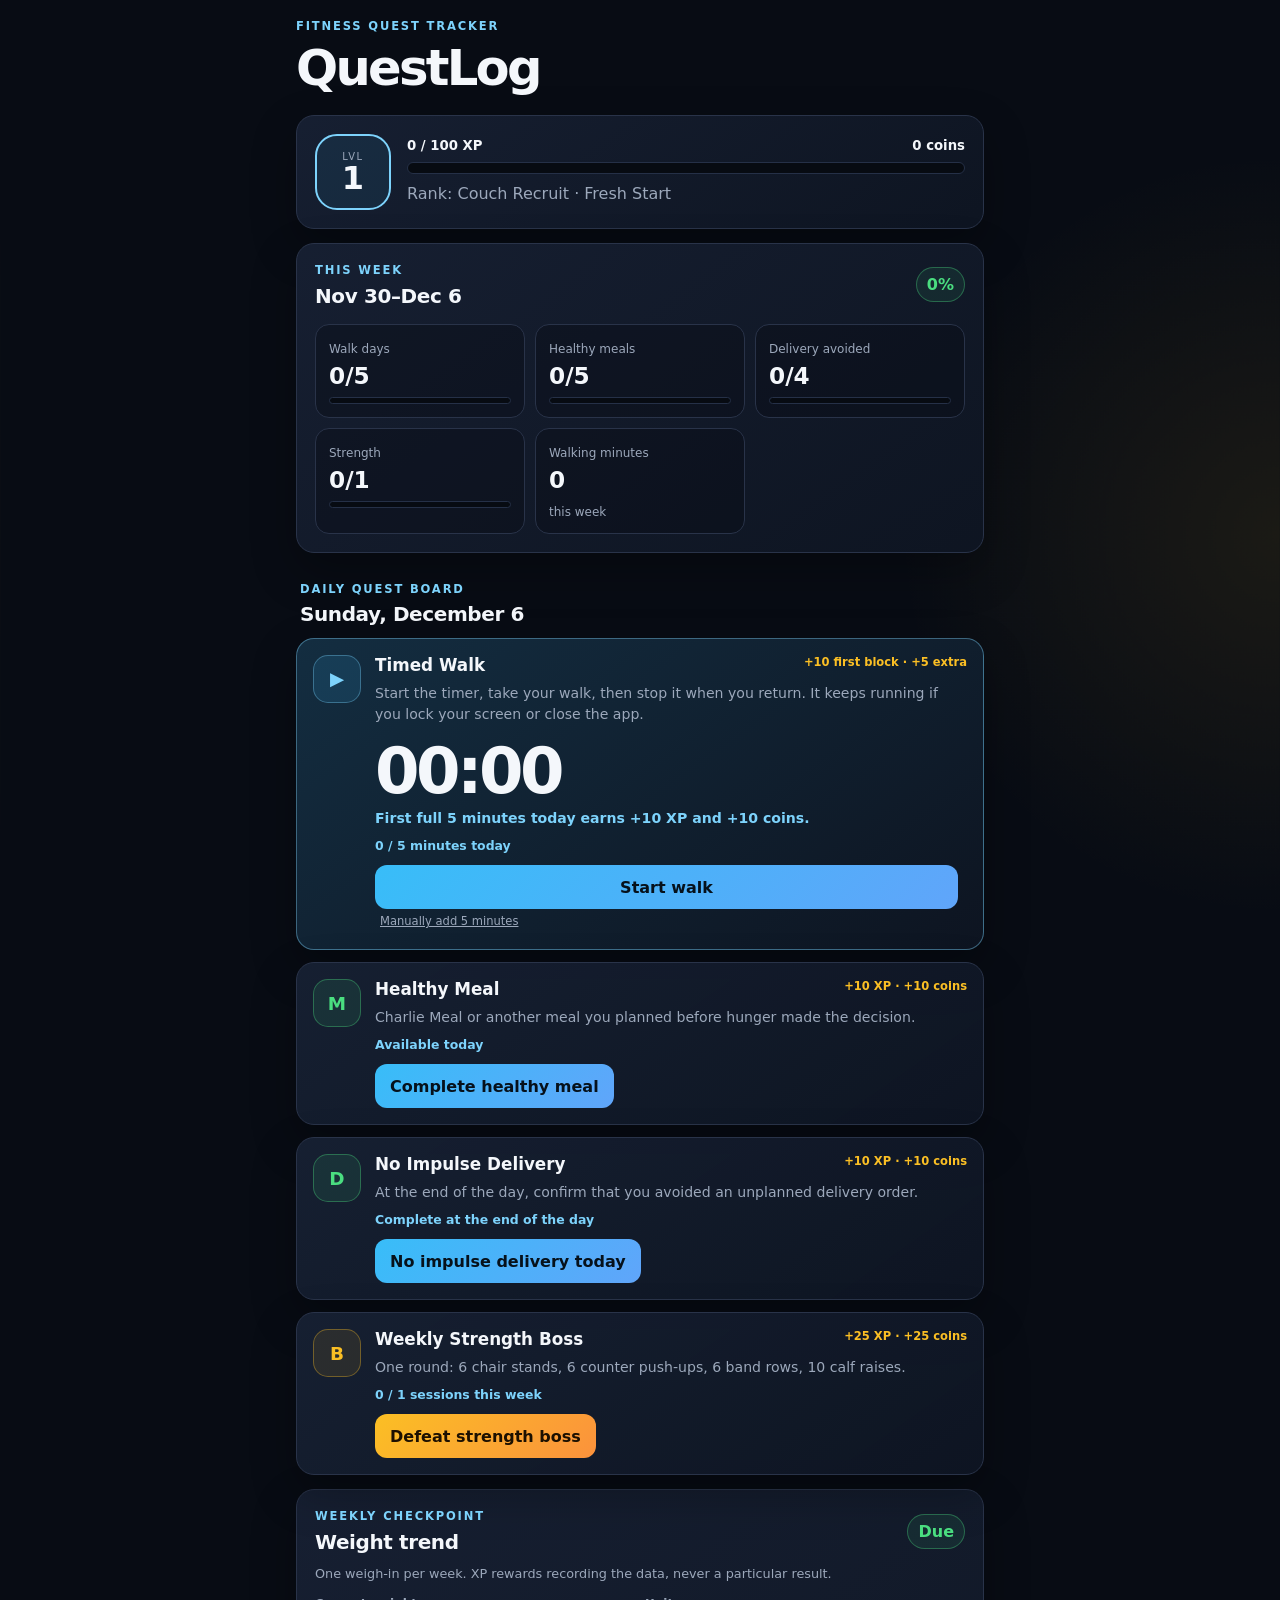
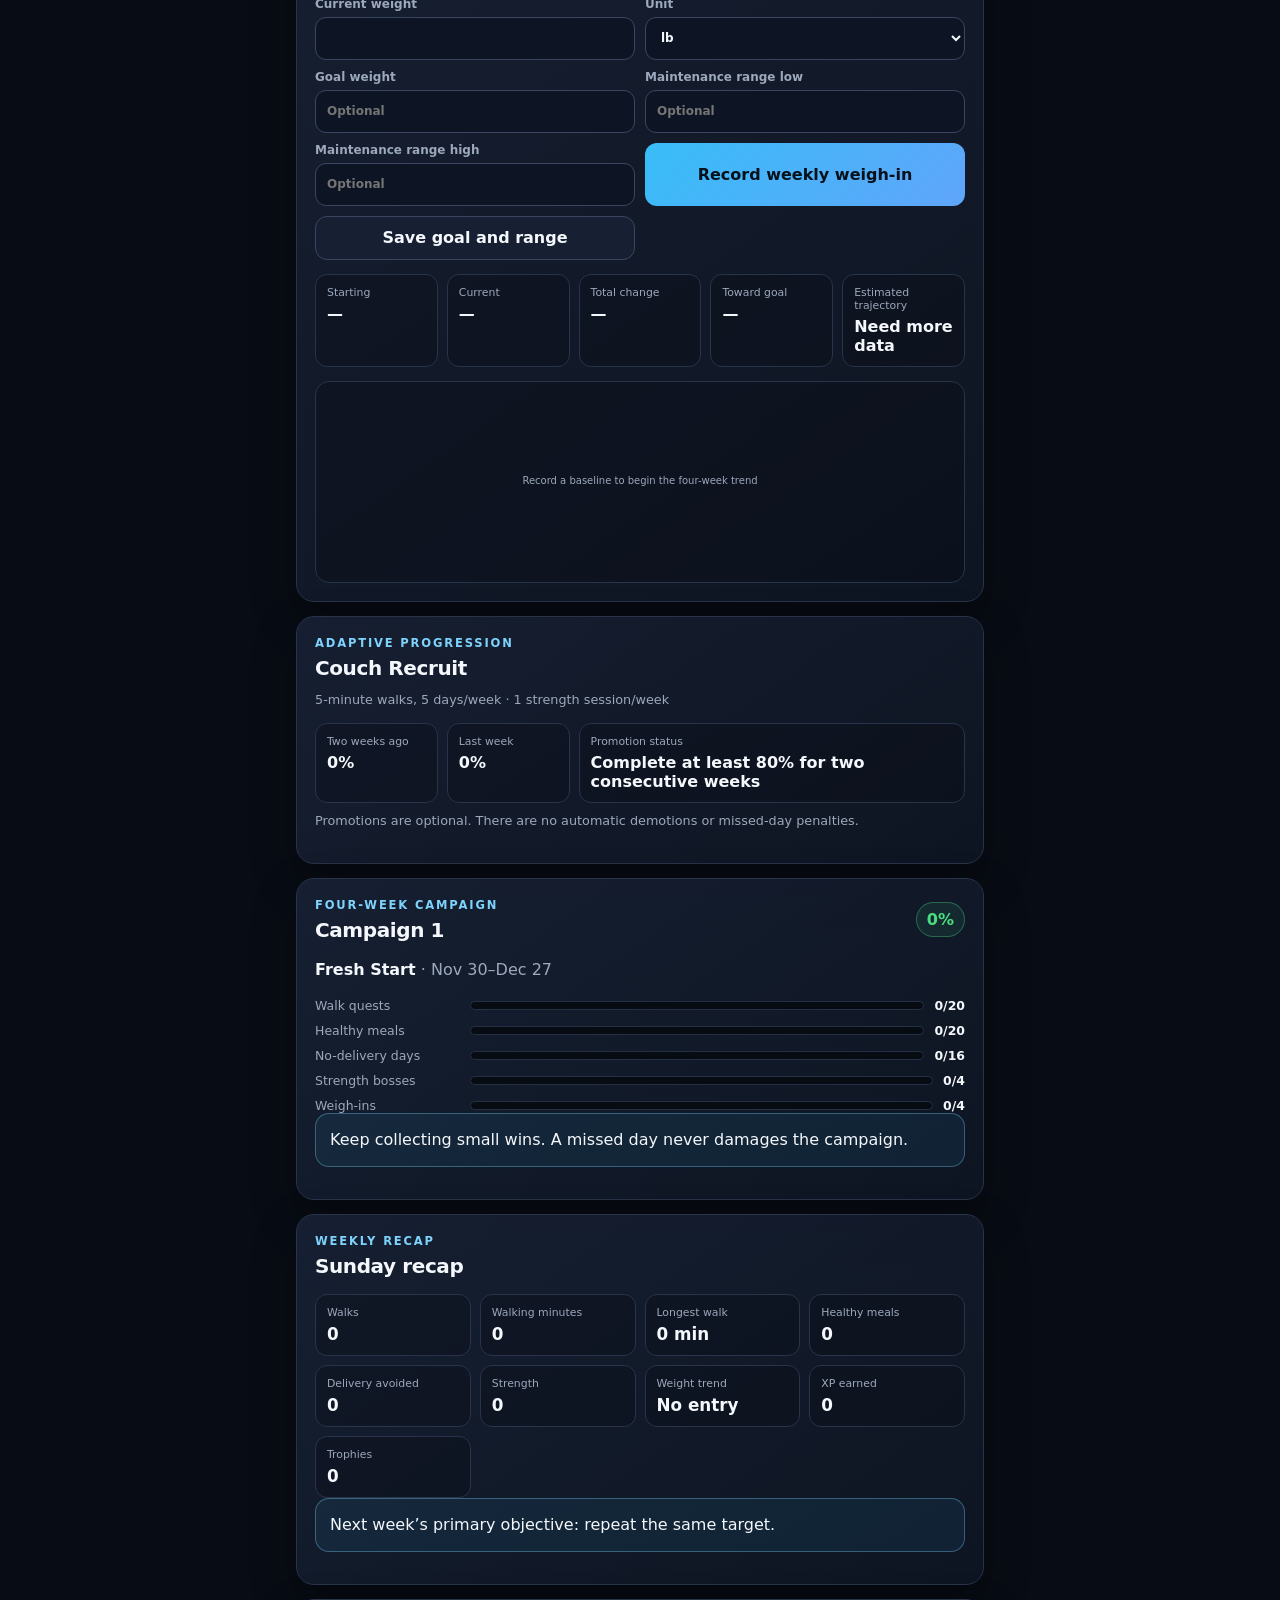
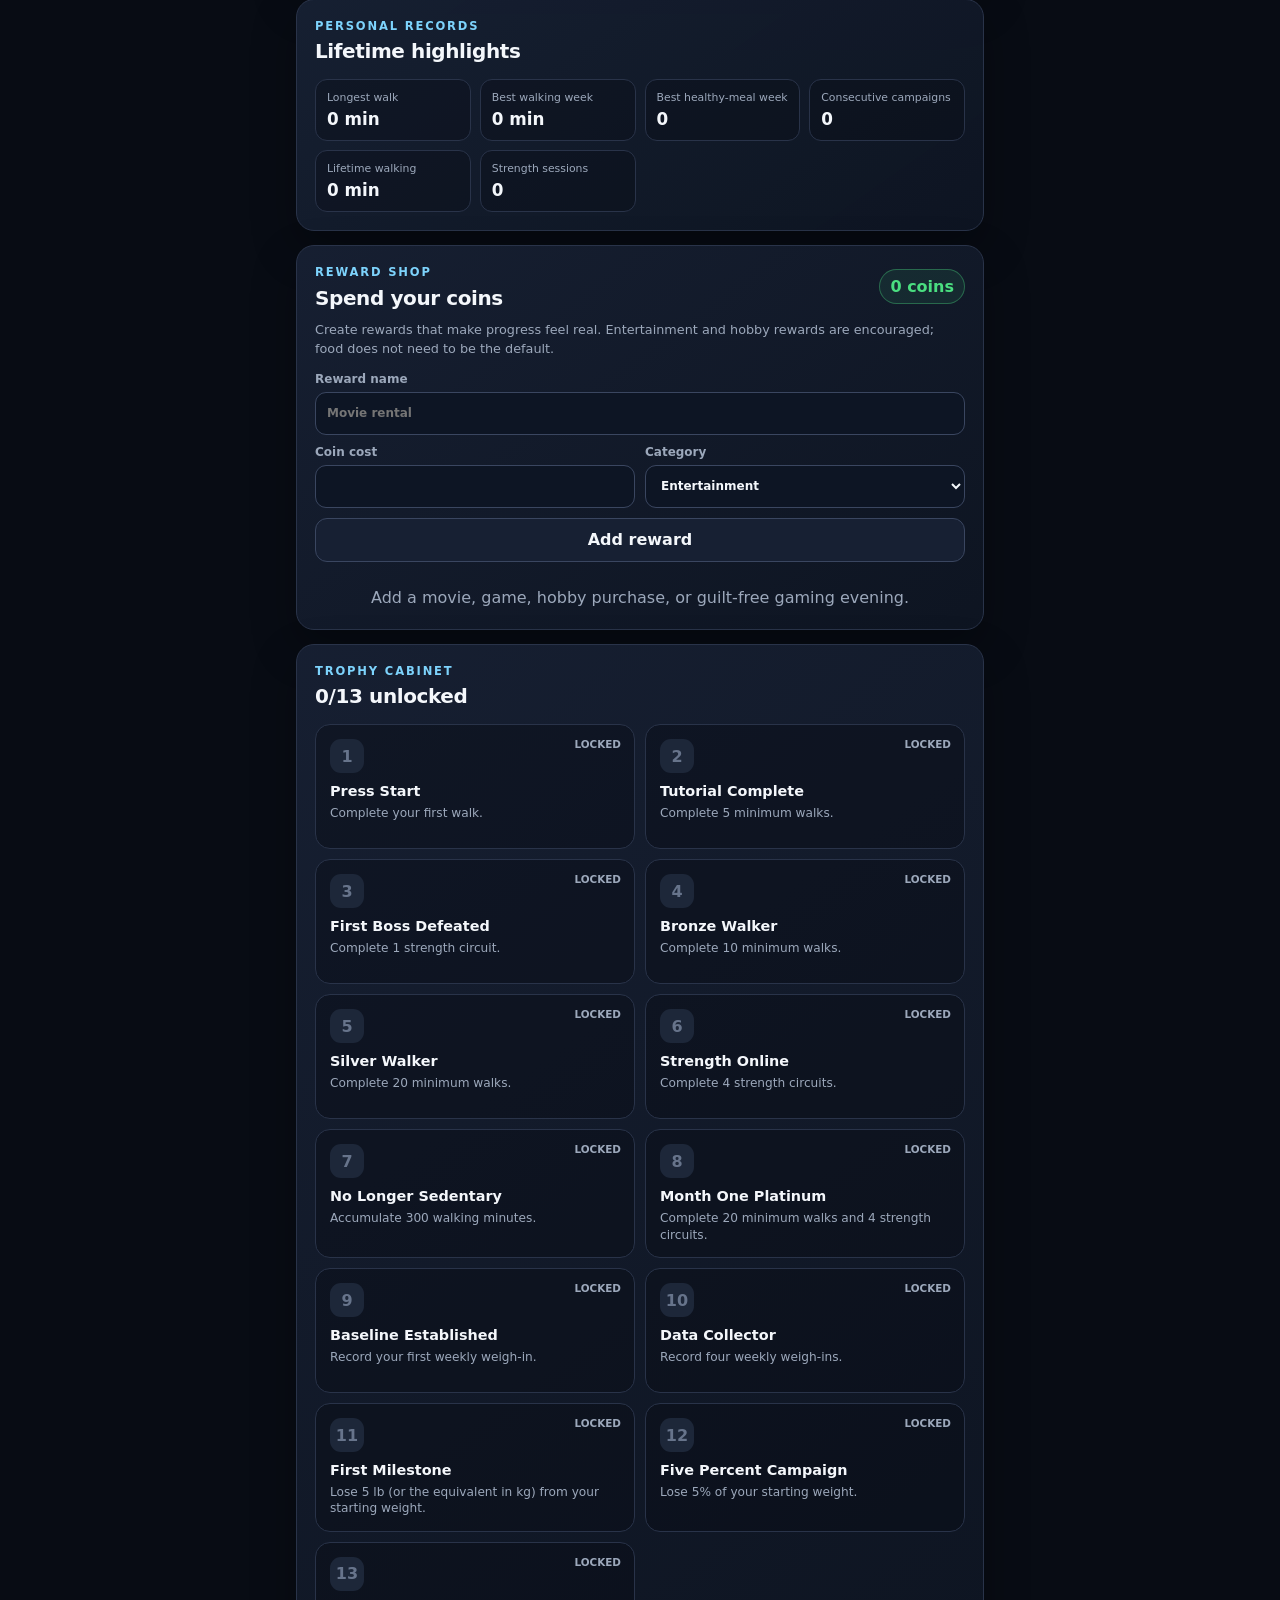
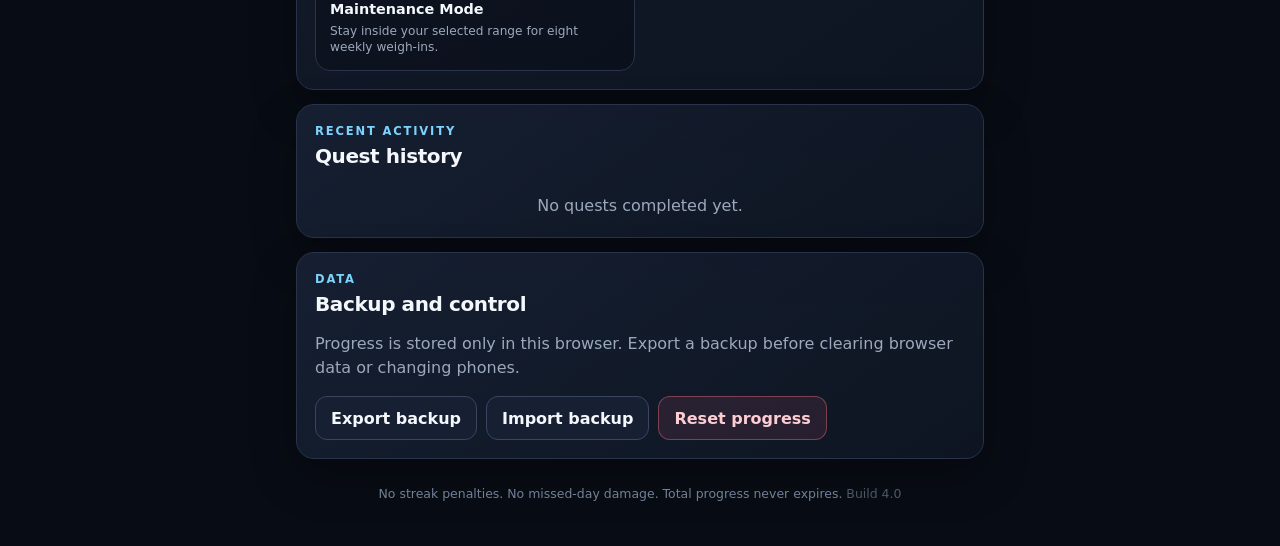
==== commit c62cdf3c: "Add weight-loss campaign system" ====
--- a/QuestLog_Fitness_Standalone.html
+++ b/QuestLog_Fitness_Standalone.html
@@ -4,7 +4,7 @@
   <meta charset="utf-8">
   <meta name="viewport" content="width=device-width, initial-scale=1, viewport-fit=cover">
   <meta name="theme-color" content="#111827">
-  <meta name="description" content="A private, offline fitness quest tracker with XP, coins, and trophies.">
+  <meta name="description" content="A private, offline weight-loss quest tracker with daily habits, campaigns, XP, coins, and trophies.">
   <title>QuestLog Fitness</title>
   <link rel="manifest" href="./manifest.webmanifest">
   <link rel="icon" href="./icon-192.png">
@@ -83,6 +83,46 @@
 .timer-card.running .timer-hint { color:var(--green)!important; }
 .timer-actions { display:grid; grid-template-columns:1fr auto; gap:9px; }
 .primary.stop-button { background:linear-gradient(135deg,var(--green),#22c55e); color:#04140a; }
+.compact-button { min-height:36px; padding:8px 11px; font-size:.76rem; }
+.quest-status { display:block; margin:-5px 0 12px; color:var(--accent); font-size:.78rem; font-weight:800; }
+.quest-card.completed { border-color:rgba(74,222,128,.4); }
+.quest-card.completed .quest-icon { color:var(--green); border-color:rgba(74,222,128,.35); background:rgba(74,222,128,.1); }
+.form-grid { display:grid; grid-template-columns:repeat(2,minmax(0,1fr)); gap:10px; }
+.form-grid .wide { grid-column:1/-1; }
+.field { display:grid; gap:6px; color:var(--muted); font-size:.75rem; font-weight:750; }
+input,select { width:100%; min-height:43px; padding:10px 11px; border:1px solid #3a4660; border-radius:11px; background:#0d1524; color:var(--text); font:inherit; }
+input:focus,select:focus { outline:3px solid rgba(125,211,252,.35); border-color:var(--accent); }
+.stats-grid { display:grid; grid-template-columns:repeat(5,minmax(0,1fr)); gap:9px; margin:14px 0; }
+.stats-grid .wide { grid-column:span 3; }
+.stat-card { min-width:0; padding:11px; border:1px solid var(--line); border-radius:12px; background:rgba(6,10,18,.34); }
+.stat-card span { display:block; color:var(--muted); font-size:.68rem; }
+.stat-card strong { display:block; margin-top:5px; font-size:1rem; overflow-wrap:anywhere; }
+.chart-wrap { min-height:180px; padding:10px; border:1px solid var(--line); border-radius:14px; background:rgba(6,10,18,.34); }
+.weight-chart { width:100%; height:180px; display:block; overflow:visible; }
+.chart-line { fill:none; stroke:var(--accent); stroke-width:3; stroke-linecap:round; stroke-linejoin:round; }
+.chart-area { fill:url(#weightGradient); }
+.chart-dot { fill:var(--surface); stroke:var(--green); stroke-width:3; }
+.chart-label { fill:var(--muted); font-size:10px; }
+.progress-list { display:grid; gap:10px; }
+.progress-row { display:grid; grid-template-columns:145px 1fr auto; align-items:center; gap:10px; }
+.progress-row span { color:var(--muted); font-size:.78rem; }
+.progress-row strong { font-size:.78rem; }
+.campaign-track { height:9px; overflow:hidden; border:1px solid #253047; border-radius:999px; background:#070b12; }
+.campaign-fill { height:100%; background:linear-gradient(90deg,var(--accent-strong),var(--green)); }
+.callout { padding:14px; margin-bottom:14px; border:1px solid rgba(125,211,252,.35); border-radius:14px; background:rgba(56,189,248,.08); }
+.callout.success { border-color:rgba(74,222,128,.38); background:rgba(74,222,128,.08); }
+.callout p:last-child { margin-bottom:0; }
+.recap-grid,.records-grid { display:grid; grid-template-columns:repeat(4,minmax(0,1fr)); gap:9px; }
+.recap-item,.record-item { padding:11px; border:1px solid var(--line); border-radius:12px; background:rgba(6,10,18,.34); }
+.recap-item span,.record-item span { display:block; color:var(--muted); font-size:.68rem; }
+.recap-item strong,.record-item strong { display:block; margin-top:5px; font-size:1.05rem; }
+.shop-list { display:grid; gap:9px; margin-top:14px; }
+.shop-item { display:grid; grid-template-columns:1fr auto auto; align-items:center; gap:10px; padding:12px; border:1px solid var(--line); border-radius:13px; background:rgba(6,10,18,.34); }
+.shop-item-title { font-weight:800; }
+.shop-item-meta { margin-top:3px; color:var(--muted); font-size:.72rem; }
+.coin-cost { color:var(--gold); font-weight:850; white-space:nowrap; }
+.text-button { padding:5px; background:transparent; color:var(--muted); font-size:.72rem; text-decoration:underline; }
+.panel-note { margin:-6px 0 14px; color:var(--muted); font-size:.8rem; }
 .primary,.secondary,.danger,.file-label { min-height:44px; padding:11px 15px; border-radius:12px; font-weight:800; text-align:center; transition:transform .1s ease,opacity .1s ease; }
 .primary:active,.secondary:active,.danger:active,.file-label:active { transform:scale(.98); }
 .primary { background:linear-gradient(135deg,var(--accent-strong),#60a5fa); color:#06111b; }
@@ -125,6 +165,14 @@
   .trophy-grid{grid-template-columns:1fr}
   .quest-card{padding:14px}
   .timer-actions{grid-template-columns:1fr}
+  .stats-grid{grid-template-columns:repeat(2,1fr)}
+  .stats-grid .wide{grid-column:1/-1}
+  .recap-grid,.records-grid{grid-template-columns:repeat(2,1fr)}
+  .form-grid{grid-template-columns:1fr}
+  .form-grid .wide{grid-column:auto}
+  .progress-row{grid-template-columns:105px 1fr auto}
+  .shop-item{grid-template-columns:1fr auto}
+  .shop-item .text-button{grid-column:1/-1;justify-self:start}
 }
 @media(prefers-reduced-motion:reduce){*,*::before,*::after{scroll-behavior:auto!important;transition:none!important}}
 </style>
@@ -147,61 +195,138 @@
 
       <section class="week-panel panel">
         <div class="section-heading">
-          <div><p class="eyebrow">CURRENT CAMPAIGN</p><h2 id="weekLabel">This week</h2></div>
+          <div><p class="eyebrow">THIS WEEK</p><h2 id="weekLabel">This week</h2></div>
           <div id="weeklyPercent" class="percent-chip">0%</div>
         </div>
         <div class="weekly-grid">
-          <article class="metric-card"><span class="metric-label">Walk quests</span><strong><span id="walkCount">0</span>/5</strong><div class="mini-track"><div id="walkProgress" class="mini-fill"></div></div></article>
-          <article class="metric-card"><span class="metric-label">Strength bosses</span><strong><span id="strengthCount">0</span>/1</strong><div class="mini-track"><div id="strengthProgress" class="mini-fill"></div></div></article>
+          <article class="metric-card"><span class="metric-label">Walk days</span><strong id="walkCount">0/5</strong><div class="mini-track"><div id="walkProgress" class="mini-fill"></div></div></article>
+          <article class="metric-card"><span class="metric-label">Healthy meals</span><strong id="healthyCount">0/5</strong><div class="mini-track"><div id="healthyProgress" class="mini-fill"></div></div></article>
+          <article class="metric-card"><span class="metric-label">Delivery avoided</span><strong id="deliveryCount">0/4</strong><div class="mini-track"><div id="deliveryProgress" class="mini-fill"></div></div></article>
+          <article class="metric-card"><span class="metric-label">Strength</span><strong id="strengthCount">0/1</strong><div class="mini-track"><div id="strengthProgress" class="mini-fill"></div></div></article>
           <article class="metric-card"><span class="metric-label">Walking minutes</span><strong id="minutesCount">0</strong><span class="metric-sub">this week</span></article>
         </div>
       </section>
 
       <section>
-        <div class="section-heading outside-heading"><div><p class="eyebrow">TODAY'S QUESTS</p><h2 id="todayLabel">Today</h2></div></div>
+        <div class="section-heading outside-heading"><div><p class="eyebrow">DAILY QUEST BOARD</p><h2 id="todayLabel">Today</h2></div></div>
+        <div id="recoveryPanel" class="callout hidden">
+          <p class="eyebrow">WELCOME BACK</p><h3>Resume Campaign</h3>
+          <p>Your minimum goals are waiting exactly where you left them. Nothing was lost.</p>
+          <button id="resumeCampaignBtn" class="primary compact-button" type="button">Resume campaign</button>
+        </div>
         <div class="quest-stack">
           <article id="timerCard" class="quest-card timer-card panel">
             <div class="quest-icon" aria-hidden="true">&#9654;</div>
             <div class="quest-body">
-              <div class="quest-title-row"><h3>Walk Timer</h3><span class="reward">Automatic rewards</span></div>
+              <div class="quest-title-row"><h3>Timed Walk</h3><span class="reward">+10 first block &middot; +5 extra</span></div>
               <p id="timerStatus">Start the timer, take your walk, then stop it when you return. It keeps running if you lock your screen or close the app.</p>
               <div id="timerDisplay" class="timer-display" role="timer" aria-live="off">00:00</div>
               <p id="timerHint" class="timer-hint">First full 5 minutes today earns +10 XP and +10 coins.</p>
+              <span id="walkQuestStatus" class="quest-status">0 / 5 minutes today</span>
               <div class="timer-actions">
                 <button id="timerBtn" class="primary" type="button">Start walk</button>
                 <button id="discardWalkBtn" class="danger hidden" type="button">Discard</button>
               </div>
+              <button id="manualWalkBtn" class="text-button" type="button">Manually add 5 minutes</button>
             </div>
           </article>
-          <article class="quest-card panel">
-            <div class="quest-icon">5</div>
+          <article id="healthyCard" class="quest-card panel">
+            <div class="quest-icon bonus">M</div>
             <div class="quest-body">
-              <div class="quest-title-row"><h3>Minimum Movement</h3><span class="reward">+10 XP · +10</span></div>
-              <p>Walk for five minutes. One completion per day counts toward the weekly target.</p>
-              <button id="walkBtn" class="primary" type="button">Complete 5-minute walk</button>
+              <div class="quest-title-row"><h3>Healthy Meal</h3><span class="reward">+10 XP &middot; +10 coins</span></div>
+              <p>Charlie Meal or another meal you planned before hunger made the decision.</p>
+              <span id="healthyStatus" class="quest-status">Available today</span>
+              <button id="healthyBtn" class="primary" type="button">Complete healthy meal</button>
             </div>
           </article>
-          <article class="quest-card panel">
-            <div class="quest-icon bonus">+</div>
+          <article id="deliveryCard" class="quest-card panel">
+            <div class="quest-icon bonus">D</div>
             <div class="quest-body">
-              <div class="quest-title-row"><h3>Bonus Movement</h3><span class="reward">+5 XP · +5</span></div>
-              <p>Add another five walking minutes. Repeatable without a daily limit.</p>
-              <button id="bonusBtn" class="secondary full" type="button">Add 5 bonus minutes</button>
+              <div class="quest-title-row"><h3>No Impulse Delivery</h3><span class="reward">+10 XP &middot; +10 coins</span></div>
+              <p>At the end of the day, confirm that you avoided an unplanned delivery order.</p>
+              <span id="deliveryStatus" class="quest-status">Complete at the end of the day</span>
+              <button id="deliveryBtn" class="primary" type="button">No impulse delivery today</button>
             </div>
           </article>
-          <article class="quest-card panel">
+          <article id="strengthCard" class="quest-card panel">
             <div class="quest-icon boss">B</div>
             <div class="quest-body">
-              <div class="quest-title-row"><h3>Weekly Boss</h3><span class="reward">+25 XP · +25</span></div>
+              <div class="quest-title-row"><h3>Weekly Strength Boss</h3><span class="reward">+25 XP &middot; +25 coins</span></div>
               <p>One round: 6 chair stands, 6 counter push-ups, 6 band rows, 10 calf raises.</p>
+              <span id="strengthStatus" class="quest-status">0 / 1 sessions this week</span>
               <button id="strengthBtn" class="primary boss-button" type="button">Defeat strength boss</button>
             </div>
           </article>
         </div>
       </section>
 
+      <section class="panel">
+        <div class="section-heading"><div><p class="eyebrow">WEEKLY CHECKPOINT</p><h2>Weight trend</h2></div><div id="weightDueChip" class="percent-chip">Due</div></div>
+        <p class="panel-note">One weigh-in per week. XP rewards recording the data, never a particular result.</p>
+        <form id="weightForm" class="form-grid">
+          <label class="field">Current weight<input id="weightInput" type="number" min="1" max="1500" step="0.1" inputmode="decimal" required></label>
+          <label class="field">Unit<select id="weightUnit"><option value="lb">lb</option><option value="kg">kg</option></select></label>
+          <label class="field">Goal weight<input id="goalWeightInput" type="number" min="1" max="1500" step="0.1" inputmode="decimal" placeholder="Optional"></label>
+          <label class="field">Maintenance range low<input id="maintenanceLowInput" type="number" min="1" max="1500" step="0.1" inputmode="decimal" placeholder="Optional"></label>
+          <label class="field">Maintenance range high<input id="maintenanceHighInput" type="number" min="1" max="1500" step="0.1" inputmode="decimal" placeholder="Optional"></label>
+          <button id="recordWeightBtn" class="primary" type="submit">Record weekly weigh-in</button>
+          <button id="saveWeightSettingsBtn" class="secondary" type="button">Save goal and range</button>
+        </form>
+        <div class="stats-grid">
+          <div class="stat-card"><span>Starting</span><strong id="startingWeight">&mdash;</strong></div>
+          <div class="stat-card"><span>Current</span><strong id="currentWeight">&mdash;</strong></div>
+          <div class="stat-card"><span>Total change</span><strong id="totalWeightChange">&mdash;</strong></div>
+          <div class="stat-card"><span>Toward goal</span><strong id="weightGoalPercent">&mdash;</strong></div>
+          <div class="stat-card"><span>Estimated trajectory</span><strong id="weightTrajectory">Need more data</strong></div>
+        </div>
+        <div class="chart-wrap"><svg id="weightChart" class="weight-chart" viewBox="0 0 600 180" role="img" aria-label="Four-week weight trend"></svg></div>
+      </section>
+
+      <section class="panel">
+        <div class="section-heading"><div><p class="eyebrow">ADAPTIVE PROGRESSION</p><h2 id="adaptiveRankName">Couch Recruit</h2></div></div>
+        <p id="adaptiveTargets" class="panel-note">5-minute walks, 5 days/week &middot; 1 strength session/week</p>
+        <div class="stats-grid">
+          <div class="stat-card"><span>Two weeks ago</span><strong id="weekTwoPercent">&mdash;</strong></div>
+          <div class="stat-card"><span>Last week</span><strong id="weekOnePercent">&mdash;</strong></div>
+          <div class="stat-card wide"><span>Promotion status</span><strong id="promotionMessage">Complete 80% for two consecutive weeks</strong></div>
+        </div>
+        <button id="acceptPromotionBtn" class="primary hidden" type="button">Accept promotion</button>
+        <p class="panel-note">Promotions are optional. There are no automatic demotions or missed-day penalties.</p>
+      </section>
+
+      <section class="panel">
+        <div class="section-heading"><div><p class="eyebrow">FOUR-WEEK CAMPAIGN</p><h2 id="campaignLabel">Campaign 1</h2></div><div id="campaignPercent" class="percent-chip">0%</div></div>
+        <p><strong id="campaignTitle">Fresh Start</strong> <span id="campaignDates" class="muted"></span></p>
+        <div id="campaignProgress" class="progress-list"></div>
+        <div id="campaignStatus" class="callout"><p>Keep collecting small wins. A missed day never damages the campaign.</p></div>
+        <button id="campaignActionBtn" class="primary hidden" type="button">Start next campaign</button>
+      </section>
+
+      <section class="panel">
+        <div class="section-heading"><div><p class="eyebrow">WEEKLY RECAP</p><h2 id="recapLabel">This week so far</h2></div></div>
+        <div id="recapGrid" class="recap-grid"></div>
+        <p id="nextObjective" class="callout">Next week&rsquo;s primary objective: repeat the same target.</p>
+      </section>
+
+      <section class="panel">
+        <div class="section-heading"><div><p class="eyebrow">PERSONAL RECORDS</p><h2>Lifetime highlights</h2></div></div>
+        <div id="recordsGrid" class="records-grid"></div>
+      </section>
+
+      <section class="panel">
+        <div class="section-heading"><div><p class="eyebrow">REWARD SHOP</p><h2>Spend your coins</h2></div><div id="shopBalance" class="percent-chip">0 coins</div></div>
+        <p class="panel-note">Create rewards that make progress feel real. Entertainment and hobby rewards are encouraged; food does not need to be the default.</p>
+        <form id="rewardForm" class="form-grid">
+          <label class="field wide">Reward name<input id="rewardNameInput" maxlength="60" placeholder="Movie rental" required></label>
+          <label class="field">Coin cost<input id="rewardCostInput" type="number" min="1" max="100000" step="1" inputmode="numeric" required></label>
+          <label class="field">Category<select id="rewardCategoryInput"><option>Entertainment</option><option>Hobby</option><option>Planned treat</option><option>Other</option></select></label>
+          <button class="secondary wide" type="submit">Add reward</button>
+        </form>
+        <div id="shopList" class="shop-list"></div>
+      </section>
+
       <section class="panel trophies-panel">
-        <div class="section-heading"><div><p class="eyebrow">TROPHY CABINET</p><h2><span id="trophyCount">0</span>/8 unlocked</h2></div></div>
+        <div class="section-heading"><div><p class="eyebrow">TROPHY CABINET</p><h2><span id="trophyCount">0</span>/<span id="trophyTotal">13</span> unlocked</h2></div></div>
         <div id="trophyGrid" class="trophy-grid"></div>
       </section>
 
@@ -220,7 +345,7 @@
         </div>
       </section>
     </main>
-    <footer><p>No streak penalties. No missed-day damage. Total progress never expires. <span class="build">Build 3.0</span></p></footer>
+    <footer><p>No streak penalties. No missed-day damage. Total progress never expires. <span class="build">Build 4.0</span></p></footer>
   </div>
 
   <div id="toast" class="toast" role="status" aria-live="polite"></div>
@@ -241,12 +366,16 @@
   const STORAGE_KEY = "questlog-fitness-v1";
   const XP_PER_LEVEL = 100;
   const WALK_BLOCK_MS = 5 * 60 * 1000;
-  const BUILD = "3.0.0";
+  const DAY_MS = 24 * 60 * 60 * 1000;
+  const BUILD = "4.0.0";
 
   const QUESTS = {
     walk: { title: "Minimum Movement", xp: 10, coins: 10, minutes: 5 },
     bonus: { title: "Bonus Movement", xp: 5, coins: 5, minutes: 5 },
-    strength: { title: "Weekly Boss", xp: 25, coins: 25, minutes: 0 }
+    healthyMeal: { title: "Healthy Meal", xp: 10, coins: 10, minutes: 0 },
+    noDelivery: { title: "No Impulse Delivery", xp: 10, coins: 10, minutes: 0 },
+    strength: { title: "Weekly Strength Boss", xp: 25, coins: 25, minutes: 0 },
+    weighIn: { title: "Weekly Weigh-in", xp: 10, coins: 10, minutes: 0 }
   };
 
   const TROPHIES = [
@@ -257,18 +386,32 @@
     { id:"silver-walker", name:"Silver Walker", description:"Complete 20 minimum walks.", test:s=>s.totals.walks>=20 },
     { id:"strength-online", name:"Strength Online", description:"Complete 4 strength circuits.", test:s=>s.totals.strength>=4 },
     { id:"distance-300", name:"No Longer Sedentary", description:"Accumulate 300 walking minutes.", test:s=>s.totals.walkMinutes>=300 },
-    { id:"month-one", name:"Month One Platinum", description:"Complete 20 minimum walks and 4 strength circuits.", test:s=>s.totals.walks>=20&&s.totals.strength>=4 }
+    { id:"month-one", name:"Month One Platinum", description:"Complete 20 minimum walks and 4 strength circuits.", test:s=>s.totals.walks>=20&&s.totals.strength>=4 },
+    { id:"baseline", name:"Baseline Established", description:"Record your first weekly weigh-in.", test:s=>s.weights.length>=1 },
+    { id:"data-collector", name:"Data Collector", description:"Record four weekly weigh-ins.", test:s=>s.weights.length>=4 },
+    { id:"first-weight-milestone", name:"First Milestone", description:"Lose 5 lb (or the equivalent in kg) from your starting weight.", test:s=>weightLost(s)>=5 },
+    { id:"five-percent", name:"Five Percent Campaign", description:"Lose 5% of your starting weight.", test:s=>weightLossPercent(s)>=5 },
+    { id:"maintenance", name:"Maintenance Mode", description:"Stay inside your selected range for eight weekly weigh-ins.", test:s=>isMaintaining(s) }
   ];
 
   const RANKS = [
-    [1,"Couch Recruit"], [3,"Routine Initiate"], [5,"Movement Adept"],
-    [8,"Consistency Hunter"], [12,"Habit Vanguard"], [20,"Platinum Operator"]
+    {name:"Couch Recruit",walkMinutes:5,walkDays:5,strength:1},
+    {name:"Routine Initiate",walkMinutes:10,walkDays:5,strength:1},
+    {name:"Movement Adept",walkMinutes:15,walkDays:5,strength:2},
+    {name:"Consistency Hunter",walkMinutes:20,walkDays:5,strength:2},
+    {name:"Habit Vanguard",walkMinutes:30,walkDays:5,strength:2}
   ];
 
+  const CAMPAIGN_TITLES = ["Fresh Start","Momentum Builder","Campaign Veteran","Steady Operator","Platinum Pathfinder"];
+
   const defaultState = () => ({
-    version:1, xp:0, coins:0, logs:[], unlocked:[],
-    totals:{ walks:0, bonusWalks:0, strength:0, walkMinutes:0 },
-    activeWalk:null
+    version:2, xp:0, coins:0, logs:[], unlocked:[], unlockedAt:{},
+    totals:{walks:0,bonusWalks:0,strength:0,walkMinutes:0,healthyMeals:0,noDelivery:0,weighIns:0,completedCampaigns:0,consecutiveCampaigns:0},
+    activeWalk:null, weights:[], shopRewards:[], lastActivityAt:null,
+    weightSettings:{unit:"lb",goal:null,maintenanceLow:null,maintenanceHigh:null},
+    progression:{rankIndex:0,rankStartedWeek:localDateKey(startOfWeek()),weekTargets:{}},
+    campaign:{number:1,startDate:localDateKey(startOfWeek()),goals:{walks:20,healthyMeals:20,noDelivery:16,strength:4,weighIns:4},completedAt:null,resumedAt:null},
+    campaignHistory:[]
   });
 
   const $ = id => document.getElementById(id);
@@ -308,13 +451,20 @@
   function loadState() {
     try {
       const parsed=JSON.parse(localStorage.getItem(STORAGE_KEY));
-      if(!parsed || parsed.version!==1) return defaultState();
+      if(!parsed || ![1,2].includes(parsed.version)) return defaultState();
       const base=defaultState();
       return {
-        ...base, ...parsed,
+        ...base, ...parsed, version:2,
         totals:{...base.totals,...(parsed.totals||{})},
         logs:Array.isArray(parsed.logs)?parsed.logs:[],
         unlocked:Array.isArray(parsed.unlocked)?parsed.unlocked:[],
+        unlockedAt:parsed.unlockedAt&&typeof parsed.unlockedAt==="object"?parsed.unlockedAt:{},
+        weights:Array.isArray(parsed.weights)?parsed.weights.filter(entry=>Number.isFinite(Number(entry.weight))):[],
+        shopRewards:Array.isArray(parsed.shopRewards)?parsed.shopRewards:[],
+        weightSettings:{...base.weightSettings,...(parsed.weightSettings||{})},
+        progression:{...base.progression,...(parsed.progression||{}),weekTargets:{...base.progression.weekTargets,...(parsed.progression?.weekTargets||{})}},
+        campaign:{...base.campaign,...(parsed.campaign||{}),goals:{...base.campaign.goals,...(parsed.campaign?.goals||{})}},
+        campaignHistory:Array.isArray(parsed.campaignHistory)?parsed.campaignHistory:[],
         activeWalk:parsed.activeWalk && Number.isFinite(new Date(parsed.activeWalk.startedAt).getTime())
           ? {startedAt:parsed.activeWalk.startedAt}
           : null
@@ -353,13 +503,66 @@
     return log.type==="bonus" ? 1 : 0;
   }
 
+  function logCoinDelta(log) {
+    const delta=Number(log.coinDelta!==undefined ? log.coinDelta : log.coins||0);
+    return Number.isFinite(delta) ? delta : 0;
+  }
+
+  function weightLost(source=state) {
+    if(source.weights.length<2) return 0;
+    const sorted=[...source.weights].sort((a,b)=>new Date(a.timestamp)-new Date(b.timestamp));
+    const loss=Number(sorted[0].weight)-Number(sorted.at(-1).weight);
+    return Math.max(0,source.weightSettings.unit==="kg" ? loss*2.2046226218 : loss);
+  }
+
+  function weightLossPercent(source=state) {
+    if(source.weights.length<2) return 0;
+    const sorted=[...source.weights].sort((a,b)=>new Date(a.timestamp)-new Date(b.timestamp));
+    const start=Number(sorted[0].weight);
+    return start>0 ? Math.max(0,((start-Number(sorted.at(-1).weight))/start)*100) : 0;
+  }
+
+  function isMaintaining(source=state) {
+    const low=Number(source.weightSettings.maintenanceLow);
+    const high=Number(source.weightSettings.maintenanceHigh);
+    if(!Number.isFinite(low)||!Number.isFinite(high)||low>high||source.weights.length<8) return false;
+    return [...source.weights].sort((a,b)=>new Date(b.timestamp)-new Date(a.timestamp)).slice(0,8)
+      .every(entry=>Number(entry.weight)>=low&&Number(entry.weight)<=high);
+  }
+
+  function markActivity() {
+    state.lastActivityAt=new Date().toISOString();
+  }
+
+  function hasDailyQuest(type,dateKey=localDateKey()) {
+    return state.logs.some(log=>log.type===type&&log.dateKey===dateKey);
+  }
+
+  function walkMinutesForDate(dateKey) {
+    return state.logs.filter(log=>log.dateKey===dateKey).reduce((sum,log)=>sum+(Number(log.minutes)||0),0);
+  }
+
+  function rankForWeek(date=new Date()) {
+    const key=localDateKey(startOfWeek(date));
+    let rankIndex=Number(state.progression.weekTargets[key]);
+    if(!Number.isInteger(rankIndex)) {
+      rankIndex=Math.max(0,Math.min(RANKS.length-1,Number(state.progression.rankIndex)||0));
+      state.progression.weekTargets[key]=rankIndex;
+    }
+    return RANKS[Math.max(0,Math.min(RANKS.length-1,rankIndex))];
+  }
+
   function hasCompletedWalkToday() {
     const today=localDateKey();
     return state.logs.some(log=>minimumWalkCredits(log)>0 && log.dateKey===today);
   }
 
+  function strengthCountThisWeek() {
+    return state.logs.filter(log=>log.type==="strength"&&isThisWeek(log.timestamp)).length;
+  }
+
   function hasCompletedStrengthThisWeek() {
-    return state.logs.some(log=>log.type==="strength" && isThisWeek(log.timestamp));
+    return strengthCountThisWeek()>=rankForWeek().strength;
   }
 
   function updateTrophies() {
@@ -367,6 +570,7 @@
     for(const trophy of TROPHIES) {
       if(trophy.test(state) && !state.unlocked.includes(trophy.id)) {
         state.unlocked.push(trophy.id);
+        state.unlockedAt[trophy.id]=new Date().toISOString();
         newly.push(trophy.name);
       }
     }
@@ -378,16 +582,20 @@
     if(!quest) return;
 
     if(type==="walk" && hasCompletedWalkToday()) {
-      showToast("Today's minimum walk is already complete. Use Bonus Movement for extra minutes.");
+      showToast("Today's first walk block is complete. Add a bonus block instead.");
       return;
     }
+    if((type==="healthyMeal"||type==="noDelivery")&&hasDailyQuest(type)) {
+      showToast(type==="healthyMeal" ? "Today's healthy meal is already recorded." : "Today's delivery quest is already complete.");
+      return;
+    }
     if(type==="strength" && hasCompletedStrengthThisWeek()) {
-      showToast("This week's strength boss is already defeated.");
+      showToast("This week's strength target is already complete.");
       return;
     }
 
     const log={
-      id:makeId(), type, title:quest.title, xp:quest.xp, coins:quest.coins,
+      id:makeId(), type, title:quest.title, xp:quest.xp, coins:quest.coins, coinDelta:quest.coins,
       minutes:quest.minutes, dateKey:localDateKey(), timestamp:new Date().toISOString(),
       minimumWalkCredits:type==="walk" ? 1 : 0,
       bonusWalkCredits:type==="bonus" ? 1 : 0
@@ -399,9 +607,13 @@
     state.totals.walks+=minimumWalkCredits(log);
     state.totals.bonusWalks+=bonusWalkCredits(log);
     if(type==="strength") state.totals.strength+=1;
+    if(type==="healthyMeal") state.totals.healthyMeals+=1;
+    if(type==="noDelivery") state.totals.noDelivery+=1;
     state.totals.walkMinutes+=quest.minutes;
+    markActivity();
 
     const newTrophies=updateTrophies();
+    refreshCampaignCompletion();
     saveState();
     render();
 
@@ -413,6 +625,7 @@
   function startWalk() {
     if(state.activeWalk) return;
     state.activeWalk={startedAt:new Date().toISOString()};
+    markActivity();
     saveState();
     renderWalkTimer();
     syncWalkTimerInterval();
@@ -434,7 +647,7 @@
     const coins=firstBlock*QUESTS.walk.coins+bonusBlocks*QUESTS.bonus.coins;
 
     const log={
-      id:makeId(), type:"timedWalk", title:"Timed Walk", xp, coins, minutes,
+      id:makeId(), type:"timedWalk", title:"Timed Walk", xp, coins, coinDelta:coins, minutes,
       durationSeconds:Math.floor(durationMs/1000),
       minimumWalkCredits:firstBlock, bonusWalkCredits:bonusBlocks,
       startedAt:startedAt.toISOString(), endedAt:endedAt.toISOString(),
@@ -448,8 +661,10 @@
     state.totals.walks+=firstBlock;
     state.totals.bonusWalks+=bonusBlocks;
     state.totals.walkMinutes+=minutes;
+    markActivity();
 
     const newTrophies=updateTrophies();
+    refreshCampaignCompletion();
     saveState();
     syncWalkTimerInterval();
     render();
@@ -476,25 +691,71 @@
     const index=state.logs.findIndex(log=>log.id===id);
     if(index<0) return;
     const [log]=state.logs.splice(index,1);
-    state.xp=Math.max(0,state.xp-log.xp);
-    state.coins=Math.max(0,state.coins-log.coins);
+    state.xp=Math.max(0,state.xp-(Number(log.xp)||0));
+    state.coins=Math.max(0,state.coins-logCoinDelta(log));
     state.totals.walks=Math.max(0,state.totals.walks-minimumWalkCredits(log));
     state.totals.bonusWalks=Math.max(0,state.totals.bonusWalks-bonusWalkCredits(log));
     if(log.type==="strength") state.totals.strength=Math.max(0,state.totals.strength-1);
+    if(log.type==="healthyMeal") state.totals.healthyMeals=Math.max(0,state.totals.healthyMeals-1);
+    if(log.type==="noDelivery") state.totals.noDelivery=Math.max(0,state.totals.noDelivery-1);
+    if(log.type==="weighIn") {
+      state.totals.weighIns=Math.max(0,state.totals.weighIns-1);
+      state.weights=state.weights.filter(entry=>entry.id!==log.weightId);
+    }
     state.totals.walkMinutes=Math.max(0,state.totals.walkMinutes-(log.minutes||0));
-    state.unlocked=TROPHIES.filter(trophy=>trophy.test(state)).map(trophy=>trophy.id);
+    const earnedCampaignIds=state.campaignHistory.filter(item=>item.completedAt).map(item=>`campaign-${item.number}`);
+    const validFixed=TROPHIES.filter(trophy=>trophy.test(state)).map(trophy=>trophy.id);
+    state.unlocked=[...new Set([...validFixed,...earnedCampaignIds])];
+    for(const trophy of TROPHIES) if(!validFixed.includes(trophy.id)) delete state.unlockedAt[trophy.id];
     saveState();
     render();
-    showToast("Completion removed.");
-  }
-
-  function weeklyStats() {
-    const logs=state.logs.filter(log=>isThisWeek(log.timestamp));
+    showToast(log.type==="shopSpend" ? "Reward purchase undone and coins restored." : "Activity removed.");
+  }
+
+  function weeklyStats(weekStart=startOfWeek()) {
+    const start=startOfWeek(weekStart);
+    const end=new Date(start.getTime()+7*DAY_MS);
+    const logs=state.logs.filter(log=>{
+      const time=new Date(log.timestamp).getTime();
+      return time>=start.getTime()&&time<end.getTime();
+    });
+    const rank=rankForWeek(start);
+    const dailyMinutes={};
+    for(const log of logs) if(log.dateKey) dailyMinutes[log.dateKey]=(dailyMinutes[log.dateKey]||0)+(Number(log.minutes)||0);
+    const healthy=new Set(logs.filter(log=>log.type==="healthyMeal").map(log=>log.dateKey)).size;
+    const delivery=new Set(logs.filter(log=>log.type==="noDelivery").map(log=>log.dateKey)).size;
+    const strength=logs.filter(log=>log.type==="strength").length;
+    const weighIns=state.weights.filter(entry=>{
+      const time=new Date(entry.timestamp).getTime();
+      return time>=start.getTime()&&time<end.getTime();
+    }).length;
+    const walks=Object.values(dailyMinutes).filter(minutes=>minutes>=rank.walkMinutes).length;
+    const completed=Math.min(walks,rank.walkDays)+Math.min(healthy,5)+Math.min(delivery,4)+Math.min(strength,rank.strength)+Math.min(weighIns,1);
+    const target=rank.walkDays+5+4+rank.strength+1;
+    const unlocked=Object.values(state.unlockedAt).filter(timestamp=>{
+      const time=new Date(timestamp).getTime();
+      return time>=start.getTime()&&time<end.getTime();
+    }).length;
     return {
-      walks:logs.reduce((sum,log)=>sum+minimumWalkCredits(log),0),
-      strength:logs.filter(log=>log.type==="strength").length,
-      minutes:logs.reduce((sum,log)=>sum+(log.minutes||0),0)
+      walks,healthy,delivery,strength,weighIns,rank,
+      minutes:logs.reduce((sum,log)=>sum+(Number(log.minutes)||0),0),
+      longestWalk:Math.max(0,...logs.filter(log=>["walk","bonus","timedWalk"].includes(log.type)).map(log=>Number(log.minutes)||0)),
+      xp:logs.reduce((sum,log)=>sum+Math.max(0,Number(log.xp)||0),0),
+      trophies:unlocked,
+      percent:target ? Math.round((completed/target)*100) : 0,
+      start,end
     };
+  }
+
+  function promotionInfo() {
+    const oneWeekAgo=new Date(startOfWeek().getTime()-7*DAY_MS);
+    const twoWeeksAgo=new Date(startOfWeek().getTime()-14*DAY_MS);
+    const older=weeklyStats(twoWeeksAgo);
+    const recent=weeklyStats(oneWeekAgo);
+    const rankStarted=new Date(`${state.progression.rankStartedWeek}T00:00:00`);
+    const enoughRankTime=twoWeeksAgo.getTime()>=startOfWeek(rankStarted).getTime();
+    const eligible=enoughRankTime&&older.percent>=80&&recent.percent>=80&&state.progression.rankIndex<RANKS.length-1;
+    return {older,recent,eligible};
   }
 
   function formatElapsed(milliseconds) {
@@ -550,6 +811,169 @@
     if(state.activeWalk) walkTimerInterval=setInterval(renderWalkTimer,1000);
   }
 
+  function campaignWindow() {
+    const [year,month,day]=state.campaign.startDate.split("-").map(Number);
+    const start=new Date(year,month-1,day);
+    start.setHours(0,0,0,0);
+    return {start,end:new Date(start.getTime()+28*DAY_MS)};
+  }
+
+  function campaignStats() {
+    const {start,end}=campaignWindow();
+    const logs=state.logs.filter(log=>{
+      const time=new Date(log.timestamp).getTime();
+      return time>=start.getTime()&&time<end.getTime();
+    });
+    const dailyMinutes={};
+    for(const log of logs) if(log.dateKey) dailyMinutes[log.dateKey]=(dailyMinutes[log.dateKey]||0)+(Number(log.minutes)||0);
+    const values={
+      walks:Object.values(dailyMinutes).filter(minutes=>minutes>=5).length,
+      healthyMeals:new Set(logs.filter(log=>log.type==="healthyMeal").map(log=>log.dateKey)).size,
+      noDelivery:new Set(logs.filter(log=>log.type==="noDelivery").map(log=>log.dateKey)).size,
+      strength:logs.filter(log=>log.type==="strength").length,
+      weighIns:state.weights.filter(entry=>{
+        const time=new Date(entry.timestamp).getTime();
+        return time>=start.getTime()&&time<end.getTime();
+      }).length
+    };
+    const keys=Object.keys(state.campaign.goals);
+    const completed=keys.reduce((sum,key)=>sum+Math.min(values[key]||0,state.campaign.goals[key]),0);
+    const total=keys.reduce((sum,key)=>sum+state.campaign.goals[key],0);
+    return {...values,percent:total?Math.round((completed/total)*100):0,complete:keys.every(key=>values[key]>=state.campaign.goals[key]),start,end};
+  }
+
+  function refreshCampaignCompletion() {
+    if(state.campaign.completedAt) return [];
+    const stats=campaignStats();
+    if(!stats.complete) return [];
+    const completedAt=new Date().toISOString();
+    state.campaign.completedAt=completedAt;
+    const snapshot=JSON.parse(JSON.stringify({...state.campaign,completedAt}));
+    state.campaignHistory.push(snapshot);
+    state.totals.completedCampaigns+=1;
+    state.totals.consecutiveCampaigns+=1;
+    const id=`campaign-${state.campaign.number}`;
+    if(!state.unlocked.includes(id)) state.unlocked.push(id);
+    state.unlockedAt[id]=completedAt;
+    return [`Campaign ${state.campaign.number} Complete`];
+  }
+
+  function startNextCampaign() {
+    const wasComplete=Boolean(state.campaign.completedAt);
+    if(!wasComplete) state.totals.consecutiveCampaigns=0;
+    state.campaign={
+      number:wasComplete ? state.campaign.number+1 : state.campaign.number,
+      startDate:localDateKey(), goals:{...state.campaign.goals}, completedAt:null, resumedAt:new Date().toISOString()
+    };
+    markActivity();
+    saveState();
+    render();
+    showToast(wasComplete ? "New four-week campaign started with the same targets." : "Campaign resumed with the same minimum goals.");
+  }
+
+  function resumeCampaign() {
+    const stats=campaignStats();
+    if(!state.campaign.completedAt&&Date.now()>=stats.end.getTime()) {
+      startNextCampaign();
+      return;
+    }
+    state.campaign.resumedAt=new Date().toISOString();
+    markActivity();
+    saveState();
+    render();
+    showToast("Campaign resumed. Your goals have not changed.");
+  }
+
+  function acceptPromotion() {
+    const info=promotionInfo();
+    if(!info.eligible) return;
+    state.progression.rankIndex=Math.min(RANKS.length-1,state.progression.rankIndex+1);
+    const currentWeek=localDateKey(startOfWeek());
+    state.progression.rankStartedWeek=currentWeek;
+    state.progression.weekTargets[currentWeek]=state.progression.rankIndex;
+    saveState();
+    render();
+    showToast(`Promotion accepted: ${RANKS[state.progression.rankIndex].name}. No earlier progress was changed.`);
+  }
+
+  function readWeightSettings() {
+    if(!state.weights.length) state.weightSettings.unit=$("weightUnit").value;
+    const optionalNumber=id=>{
+      const value=Number($(id).value);
+      return Number.isFinite(value)&&value>0 ? value : null;
+    };
+    state.weightSettings.goal=optionalNumber("goalWeightInput");
+    state.weightSettings.maintenanceLow=optionalNumber("maintenanceLowInput");
+    state.weightSettings.maintenanceHigh=optionalNumber("maintenanceHighInput");
+    if(state.weightSettings.maintenanceLow&&state.weightSettings.maintenanceHigh&&state.weightSettings.maintenanceLow>state.weightSettings.maintenanceHigh) {
+      showToast("Maintenance range low must be below the high value.");
+      return false;
+    }
+    return true;
+  }
+
+  function saveWeightSettings() {
+    if(!readWeightSettings()) return;
+    saveState();
+    renderWeight();
+    showToast("Weight goal and maintenance range saved.");
+  }
+
+  function recordWeight(event) {
+    event.preventDefault();
+    if(state.weights.some(entry=>isThisWeek(entry.timestamp))) {
+      showToast("This week's weigh-in is already recorded.");
+      return;
+    }
+    const weight=Number($("weightInput").value);
+    if(!Number.isFinite(weight)||weight<=0||!readWeightSettings()) return;
+    const now=new Date();
+    const weightId=makeId();
+    state.weights.push({id:weightId,weight,dateKey:localDateKey(now),timestamp:now.toISOString()});
+    const quest=QUESTS.weighIn;
+    state.logs.unshift({id:makeId(),type:"weighIn",title:quest.title,xp:quest.xp,coins:quest.coins,coinDelta:quest.coins,minutes:0,weightId,dateKey:localDateKey(now),timestamp:now.toISOString()});
+    state.xp+=quest.xp;
+    state.coins+=quest.coins;
+    state.totals.weighIns+=1;
+    markActivity();
+    const trophies=updateTrophies();
+    refreshCampaignCompletion();
+    saveState();
+    render();
+    showToast(`Weekly weigh-in recorded: +${quest.xp} XP, +${quest.coins} coins.${trophies.length?` Trophy unlocked: ${trophies.join(", ")}.`:""}`);
+  }
+
+  function addShopReward(event) {
+    event.preventDefault();
+    const name=$("rewardNameInput").value.trim();
+    const cost=Math.floor(Number($("rewardCostInput").value));
+    const category=$("rewardCategoryInput").value;
+    if(!name||!Number.isFinite(cost)||cost<1) return;
+    state.shopRewards.push({id:makeId(),name,cost,category,createdAt:new Date().toISOString()});
+    saveState();
+    $("rewardForm").reset();
+    renderShop();
+    showToast("Reward added to your shop.");
+  }
+
+  function spendReward(id) {
+    const reward=state.shopRewards.find(item=>item.id===id);
+    if(!reward||state.coins<reward.cost) return;
+    state.coins-=reward.cost;
+    const now=new Date();
+    state.logs.unshift({id:makeId(),type:"shopSpend",title:`Reward: ${reward.name}`,xp:0,coins:-reward.cost,coinDelta:-reward.cost,minutes:0,dateKey:localDateKey(now),timestamp:now.toISOString()});
+    markActivity();
+    saveState();
+    render();
+    showToast(`${reward.name} purchased for ${reward.cost} coins.`);
+  }
+
+  function removeShopReward(id) {
+    state.shopRewards=state.shopRewards.filter(item=>item.id!==id);
+    saveState();
+    renderShop();
+  }
+
   function shortDate(date) {
     return new Intl.DateTimeFormat(undefined,{month:"short",day:"numeric"}).format(date);
   }
@@ -565,12 +989,6 @@
     return `${label} · ${time}`;
   }
 
-  function rankFor(level) {
-    let rank=RANKS[0][1];
-    for(const [minimum,name] of RANKS) if(level>=minimum) rank=name;
-    return rank;
-  }
-
   function escapeHtml(value) {
     return String(value).replace(/[&<>"']/g,char=>({
       "&":"&amp;","<":"&lt;",">":"&gt;",'"':"&quot;","'":"&#039;"
@@ -581,44 +999,241 @@
     const level=Math.floor(state.xp/XP_PER_LEVEL)+1;
     const xpInLevel=state.xp%XP_PER_LEVEL;
     const weekly=weeklyStats();
-    const weeklyObjectives=Math.min(weekly.walks,5)+Math.min(weekly.strength,1);
-    const weeklyPercent=Math.round((weeklyObjectives/6)*100);
+    const adaptiveRank=RANKS[state.progression.rankIndex];
 
     $("levelValue").textContent=level;
     $("xpLabel").textContent=`${xpInLevel} / ${XP_PER_LEVEL} XP`;
     $("coinLabel").textContent=`${state.coins} coins`;
     $("xpProgress").style.width=`${xpInLevel}%`;
-    $("rankText").textContent=`Rank: ${rankFor(level)}`;
+    $("rankText").textContent=`Rank: ${adaptiveRank.name} · ${CAMPAIGN_TITLES[Math.min(CAMPAIGN_TITLES.length-1,state.totals.completedCampaigns)]}`;
 
     $("weekLabel").textContent=`${shortDate(startOfWeek())}–${shortDate(endOfWeek())}`;
-    $("weeklyPercent").textContent=`${weeklyPercent}%`;
-    $("walkCount").textContent=weekly.walks;
-    $("strengthCount").textContent=weekly.strength;
+    $("weeklyPercent").textContent=`${weekly.percent}%`;
+    $("walkCount").textContent=`${weekly.walks}/${weekly.rank.walkDays}`;
+    $("healthyCount").textContent=`${weekly.healthy}/5`;
+    $("deliveryCount").textContent=`${weekly.delivery}/4`;
+    $("strengthCount").textContent=`${weekly.strength}/${weekly.rank.strength}`;
     $("minutesCount").textContent=weekly.minutes;
-    $("walkProgress").style.width=`${Math.min(100,(weekly.walks/5)*100)}%`;
-    $("strengthProgress").style.width=`${Math.min(100,weekly.strength*100)}%`;
+    $("walkProgress").style.width=`${Math.min(100,(weekly.walks/weekly.rank.walkDays)*100)}%`;
+    $("healthyProgress").style.width=`${Math.min(100,(weekly.healthy/5)*100)}%`;
+    $("deliveryProgress").style.width=`${Math.min(100,(weekly.delivery/4)*100)}%`;
+    $("strengthProgress").style.width=`${Math.min(100,(weekly.strength/weekly.rank.strength)*100)}%`;
 
     $("todayLabel").textContent=new Intl.DateTimeFormat(undefined,{
       weekday:"long",month:"long",day:"numeric"
     }).format(new Date());
 
-    const walkDone=hasCompletedWalkToday();
-    $("walkBtn").disabled=walkDone;
-    $("walkBtn").textContent=walkDone ? "Completed today" : "Complete 5-minute walk";
+    const todayMinutes=walkMinutesForDate(localDateKey());
+    const walkDone=todayMinutes>=weekly.rank.walkMinutes;
+    $("walkQuestStatus").textContent=`${todayMinutes} / ${weekly.rank.walkMinutes} minutes today${walkDone?" · quest complete":""}`;
+    $("timerCard").classList.toggle("completed",walkDone);
+
+    const healthyDone=hasDailyQuest("healthyMeal");
+    $("healthyBtn").disabled=healthyDone;
+    $("healthyBtn").textContent=healthyDone ? "Healthy meal recorded" : "Complete healthy meal";
+    $("healthyStatus").textContent=healthyDone ? "Complete today" : "Available today";
+    $("healthyCard").classList.toggle("completed",healthyDone);
+
+    const deliveryDone=hasDailyQuest("noDelivery");
+    $("deliveryBtn").disabled=deliveryDone;
+    $("deliveryBtn").textContent=deliveryDone ? "Delivery quest complete" : "No impulse delivery today";
+    $("deliveryStatus").textContent=deliveryDone ? "Complete today" : "Complete at the end of the day";
+    $("deliveryCard").classList.toggle("completed",deliveryDone);
 
     const strengthDone=hasCompletedStrengthThisWeek();
     $("strengthBtn").disabled=strengthDone;
-    $("strengthBtn").textContent=strengthDone ? "Boss defeated this week" : "Defeat strength boss";
+    $("strengthBtn").textContent=strengthDone ? "Weekly target complete" : "Defeat strength boss";
+    $("strengthStatus").textContent=`${strengthCountThisWeek()} / ${weekly.rank.strength} sessions this week`;
+    $("strengthCard").classList.toggle("completed",strengthDone);
 
     renderWalkTimer();
+    renderWeight();
+    renderProgression();
+    renderCampaign();
+    renderRecap();
+    renderRecords();
+    renderShop();
+    renderRecovery();
     renderTrophies();
     renderHistory();
   }
 
+  function renderWeight() {
+    const sorted=[...state.weights].sort((a,b)=>new Date(a.timestamp)-new Date(b.timestamp));
+    const unit=state.weightSettings.unit;
+    const format=value=>`${Number(value).toFixed(1)} ${unit}`;
+    const done=sorted.some(entry=>isThisWeek(entry.timestamp));
+    $("weightDueChip").textContent=done?"Recorded":"Due";
+    $("recordWeightBtn").disabled=done;
+    $("recordWeightBtn").textContent=done?"Recorded this week":"Record weekly weigh-in";
+    $("weightInput").disabled=done;
+    $("weightUnit").value=unit;
+    $("weightUnit").disabled=sorted.length>0;
+    $("goalWeightInput").value=state.weightSettings.goal??"";
+    $("maintenanceLowInput").value=state.weightSettings.maintenanceLow??"";
+    $("maintenanceHighInput").value=state.weightSettings.maintenanceHigh??"";
+
+    if(!sorted.length) {
+      $("startingWeight").textContent="—";
+      $("currentWeight").textContent="—";
+      $("totalWeightChange").textContent="—";
+      $("weightGoalPercent").textContent="—";
+      $("weightTrajectory").textContent="Need more data";
+      $("weightChart").innerHTML='<text x="300" y="92" text-anchor="middle" class="chart-label">Record a baseline to begin the four-week trend</text>';
+      return;
+    }
+
+    const start=Number(sorted[0].weight);
+    const current=Number(sorted.at(-1).weight);
+    const change=current-start;
+    $("startingWeight").textContent=format(start);
+    $("currentWeight").textContent=format(current);
+    $("totalWeightChange").textContent=`${change>0?"+":""}${change.toFixed(1)} ${unit}`;
+    const goal=Number(state.weightSettings.goal);
+    if(Number.isFinite(goal)&&goal>0&&start!==goal) {
+      const percent=Math.max(0,Math.min(100,((start-current)/(start-goal))*100));
+      $("weightGoalPercent").textContent=`${Math.round(percent)}%`;
+    } else $("weightGoalPercent").textContent="Set a goal";
+
+    let trajectory="Need 2+ weekly entries";
+    if(sorted.length>=2&&Number.isFinite(goal)&&goal>0) {
+      const first=sorted[0];
+      const last=sorted.at(-1);
+      const elapsedWeeks=(new Date(last.timestamp)-new Date(first.timestamp))/(7*DAY_MS);
+      const rate=elapsedWeeks>0?(Number(last.weight)-Number(first.weight))/elapsedWeeks:0;
+      const remainingWeeks=rate!==0?(goal-current)/rate:-1;
+      if(remainingWeeks>0&&remainingWeeks<520) {
+        const estimated=new Date(new Date(last.timestamp).getTime()+remainingWeeks*7*DAY_MS);
+        trajectory=`Estimate: ${new Intl.DateTimeFormat(undefined,{month:"short",year:"numeric"}).format(estimated)}`;
+      } else trajectory="Estimate unavailable";
+    }
+    $("weightTrajectory").textContent=trajectory;
+
+    const recent=sorted.filter(entry=>Date.now()-new Date(entry.timestamp).getTime()<=28*DAY_MS);
+    const points=(recent.length?recent:sorted.slice(-1)).slice(-4);
+    let min=Math.min(...points.map(entry=>Number(entry.weight)));
+    let max=Math.max(...points.map(entry=>Number(entry.weight)));
+    if(min===max){min-=1;max+=1;}
+    const coordinates=points.map((entry,index)=>{
+      const x=points.length===1?300:35+(index/(points.length-1))*530;
+      const y=25+((max-Number(entry.weight))/(max-min))*115;
+      return {x,y,entry};
+    });
+    const line=coordinates.map(point=>`${point.x},${point.y}`).join(" ");
+    const area=coordinates.length>1?`M ${coordinates[0].x} 145 L ${line.replaceAll(" "," L ")} L ${coordinates.at(-1).x} 145 Z`:"";
+    $("weightChart").innerHTML=`<defs><linearGradient id="weightGradient" x1="0" y1="0" x2="0" y2="1"><stop offset="0" stop-color="#38bdf8" stop-opacity=".28"/><stop offset="1" stop-color="#38bdf8" stop-opacity="0"/></linearGradient></defs>
+      ${area?`<path class="chart-area" d="${area}"/>`:""}<polyline class="chart-line" points="${line}"/>
+      ${coordinates.map(point=>`<circle class="chart-dot" cx="${point.x}" cy="${point.y}" r="5"/><text class="chart-label" x="${point.x}" y="165" text-anchor="middle">${shortDate(new Date(point.entry.timestamp))}</text><text class="chart-label" x="${point.x}" y="${point.y-10}" text-anchor="middle">${Number(point.entry.weight).toFixed(1)}</text>`).join("")}`;
+  }
+
+  function renderProgression() {
+    const rank=RANKS[state.progression.rankIndex];
+    const info=promotionInfo();
+    $("adaptiveRankName").textContent=rank.name;
+    $("adaptiveTargets").textContent=`${rank.walkMinutes}-minute walks, ${rank.walkDays} days/week · ${rank.strength} strength ${rank.strength===1?"session":"sessions"}/week`;
+    $("weekTwoPercent").textContent=`${info.older.percent}%`;
+    $("weekOnePercent").textContent=`${info.recent.percent}%`;
+    const atTop=state.progression.rankIndex===RANKS.length-1;
+    $("promotionMessage").textContent=atTop?"Highest rank reached":info.eligible?`Eligible for ${RANKS[state.progression.rankIndex+1].name}`:"Complete at least 80% for two consecutive weeks";
+    $("acceptPromotionBtn").classList.toggle("hidden",!info.eligible);
+    if(info.eligible) $("acceptPromotionBtn").textContent=`Accept promotion to ${RANKS[state.progression.rankIndex+1].name}`;
+  }
+
+  function renderCampaign() {
+    const stats=campaignStats();
+    const goals=state.campaign.goals;
+    const items=[
+      ["walks","Walk quests"],["healthyMeals","Healthy meals"],["noDelivery","No-delivery days"],["strength","Strength bosses"],["weighIns","Weigh-ins"]
+    ];
+    $("campaignLabel").textContent=`Campaign ${state.campaign.number}`;
+    $("campaignTitle").textContent=CAMPAIGN_TITLES[Math.min(CAMPAIGN_TITLES.length-1,state.totals.completedCampaigns)];
+    $("campaignDates").textContent=`· ${shortDate(stats.start)}–${shortDate(new Date(stats.end.getTime()-DAY_MS))}`;
+    $("campaignPercent").textContent=`${stats.percent}%`;
+    $("campaignProgress").innerHTML=items.map(([key,label])=>`<div class="progress-row"><span>${label}</span><div class="campaign-track"><div class="campaign-fill" style="width:${Math.min(100,(stats[key]/goals[key])*100)}%"></div></div><strong>${stats[key]}/${goals[key]}</strong></div>`).join("");
+    const action=$("campaignActionBtn");
+    action.classList.add("hidden");
+    if(state.campaign.completedAt) {
+      $("campaignStatus").className="callout success";
+      $("campaignStatus").innerHTML=`<p><strong>Campaign complete.</strong> Trophy and cosmetic title unlocked.</p>`;
+      action.textContent="Start next campaign";
+      action.classList.remove("hidden");
+    } else if(Date.now()>=stats.end.getTime()) {
+      $("campaignStatus").className="callout";
+      $("campaignStatus").innerHTML="<p>Resume with the same minimum goals whenever you are ready.</p>";
+      action.textContent="Resume campaign";
+      action.classList.remove("hidden");
+    } else {
+      $("campaignStatus").className="callout";
+      $("campaignStatus").innerHTML="<p>Keep collecting small wins. A missed day never damages the campaign.</p>";
+    }
+  }
+
+  function weeklyWeightTrend(weekly) {
+    const sorted=[...state.weights].sort((a,b)=>new Date(a.timestamp)-new Date(b.timestamp));
+    const current=sorted.filter(entry=>new Date(entry.timestamp)>=weekly.start&&new Date(entry.timestamp)<weekly.end).at(-1);
+    if(!current) return "No entry";
+    const previous=sorted.filter(entry=>new Date(entry.timestamp)<new Date(current.timestamp)).at(-1);
+    if(!previous) return "Baseline";
+    const change=Number(current.weight)-Number(previous.weight);
+    return `${change>0?"+":""}${change.toFixed(1)} ${state.weightSettings.unit}`;
+  }
+
+  function renderRecap() {
+    const weekly=weeklyStats();
+    $("recapLabel").textContent=new Date().getDay()===0?"Sunday recap":"This week so far";
+    const items=[
+      ["Walks",weekly.walks],["Walking minutes",weekly.minutes],["Longest walk",`${weekly.longestWalk} min`],["Healthy meals",weekly.healthy],
+      ["Delivery avoided",weekly.delivery],["Strength",weekly.strength],["Weight trend",weeklyWeightTrend(weekly)],["XP earned",weekly.xp],["Trophies",weekly.trophies]
+    ];
+    $("recapGrid").innerHTML=items.map(([label,value])=>`<div class="recap-item"><span>${escapeHtml(label)}</span><strong>${escapeHtml(value)}</strong></div>`).join("");
+    $("nextObjective").textContent=promotionInfo().eligible
+      ? "Next week’s primary objective: promotion is available when you choose to accept it."
+      : "Next week’s primary objective: repeat the same target.";
+  }
+
+  function renderRecords() {
+    const weekly={};
+    for(const log of state.logs) {
+      const key=localDateKey(startOfWeek(new Date(log.timestamp)));
+      weekly[key]||={minutes:0,healthy:0,healthyDays:new Set()};
+      weekly[key].minutes+=Number(log.minutes)||0;
+      if(log.type==="healthyMeal") weekly[key].healthyDays.add(log.dateKey);
+    }
+    const longest=Math.max(0,...state.logs.filter(log=>["walk","bonus","timedWalk"].includes(log.type)).map(log=>Number(log.minutes)||0));
+    const mostMinutes=Math.max(0,...Object.values(weekly).map(item=>item.minutes));
+    const mostMeals=Math.max(0,...Object.values(weekly).map(item=>item.healthyDays.size));
+    const items=[
+      ["Longest walk",`${longest} min`],["Best walking week",`${mostMinutes} min`],["Best healthy-meal week",mostMeals],
+      ["Consecutive campaigns",state.totals.consecutiveCampaigns],["Lifetime walking",`${state.totals.walkMinutes} min`],["Strength sessions",state.totals.strength]
+    ];
+    $("recordsGrid").innerHTML=items.map(([label,value])=>`<div class="record-item"><span>${escapeHtml(label)}</span><strong>${escapeHtml(value)}</strong></div>`).join("");
+  }
+
+  function renderShop() {
+    $("shopBalance").textContent=`${state.coins} coins`;
+    const list=$("shopList");
+    if(!state.shopRewards.length) {
+      list.innerHTML='<div class="empty-state">Add a movie, game, hobby purchase, or guilt-free gaming evening.</div>';
+      return;
+    }
+    list.innerHTML=state.shopRewards.map(reward=>`<div class="shop-item"><div><div class="shop-item-title">${escapeHtml(reward.name)}</div><div class="shop-item-meta">${escapeHtml(reward.category)}</div></div><span class="coin-cost">${reward.cost} coins</span><div><button class="primary compact-button" data-spend="${escapeHtml(reward.id)}" ${state.coins<reward.cost?"disabled":""}>Spend</button><button class="text-button" data-remove-reward="${escapeHtml(reward.id)}">Remove</button></div></div>`).join("");
+    list.querySelectorAll("[data-spend]").forEach(button=>button.addEventListener("click",()=>spendReward(button.dataset.spend)));
+    list.querySelectorAll("[data-remove-reward]").forEach(button=>button.addEventListener("click",()=>removeShopReward(button.dataset.removeReward)));
+  }
+
+  function renderRecovery() {
+    const latest=state.lastActivityAt||state.logs[0]?.timestamp;
+    const inactive=latest&&!state.activeWalk&&(Date.now()-new Date(latest).getTime()>=3*DAY_MS);
+    $("recoveryPanel").classList.toggle("hidden",!inactive);
+  }
+
   function renderTrophies() {
-    const unlockedCount=TROPHIES.filter(t=>state.unlocked.includes(t.id)).length;
+    const campaignTrophies=state.campaignHistory.filter(item=>item.completedAt).map(item=>({id:`campaign-${item.number}`,name:`Campaign ${item.number} Complete`,description:"Completed every objective in a four-week campaign."}));
+    const allTrophies=[...TROPHIES,...campaignTrophies];
+    const unlockedCount=allTrophies.filter(t=>state.unlocked.includes(t.id)).length;
     $("trophyCount").textContent=unlockedCount;
-    $("trophyGrid").innerHTML=TROPHIES.map((trophy,index)=>{
+    $("trophyTotal").textContent=allTrophies.length;
+    $("trophyGrid").innerHTML=allTrophies.map((trophy,index)=>{
       const unlocked=state.unlocked.includes(trophy.id);
       return `<article class="trophy ${unlocked?"unlocked":""}">
         <span class="trophy-status">${unlocked?"Unlocked":"Locked"}</span>
@@ -639,7 +1254,7 @@
     list.innerHTML=recent.map(log=>`<div class="history-item">
       <div><div class="history-title">${escapeHtml(log.title)}</div>
       <div class="history-meta">${escapeHtml(historyDate(log.timestamp))}${log.type==="timedWalk" ? ` · ${log.minutes||0} min` : ""}</div></div>
-      <div class="history-reward">${log.xp>0 ? `+${log.xp} XP` : "No XP"}</div>
+      <div class="history-reward">${log.type==="shopSpend" ? `−${Math.abs(logCoinDelta(log))} coins` : log.xp>0 ? `+${log.xp} XP` : "No XP"}</div>
       <button class="undo-btn" type="button" data-undo="${escapeHtml(log.id)}">Undo</button>
     </div>`).join("");
     list.querySelectorAll("[data-undo]").forEach(button=>{
@@ -674,15 +1289,11 @@
     try {
       const parsed=JSON.parse(await file.text());
       const incoming=parsed.state||parsed;
-      if(!incoming || incoming.version!==1 || !Array.isArray(incoming.logs)) throw new Error("Invalid backup");
-      const base=defaultState();
-      state={
-        ...base,...incoming,
-        totals:{...base.totals,...(incoming.totals||{})},
-        logs:incoming.logs,
-        unlocked:Array.isArray(incoming.unlocked)?incoming.unlocked:[]
-      };
+      if(!incoming || ![1,2].includes(incoming.version) || !Array.isArray(incoming.logs)) throw new Error("Invalid backup");
+      localStorage.setItem(STORAGE_KEY,JSON.stringify(incoming));
+      state=loadState();
       updateTrophies();
+      refreshCampaignCompletion();
       saveState();
       syncWalkTimerInterval();
       render();
@@ -712,9 +1323,16 @@
   function bindEvents() {
     $("timerBtn").addEventListener("click",()=>state.activeWalk ? stopWalk() : startWalk());
     $("discardWalkBtn").addEventListener("click",discardWalk);
-    $("walkBtn").addEventListener("click",()=>addQuest("walk"));
-    $("bonusBtn").addEventListener("click",()=>addQuest("bonus"));
+    $("manualWalkBtn").addEventListener("click",()=>addQuest(hasCompletedWalkToday()?"bonus":"walk"));
+    $("healthyBtn").addEventListener("click",()=>addQuest("healthyMeal"));
+    $("deliveryBtn").addEventListener("click",()=>addQuest("noDelivery"));
     $("strengthBtn").addEventListener("click",()=>addQuest("strength"));
+    $("weightForm").addEventListener("submit",recordWeight);
+    $("saveWeightSettingsBtn").addEventListener("click",saveWeightSettings);
+    $("rewardForm").addEventListener("submit",addShopReward);
+    $("acceptPromotionBtn").addEventListener("click",acceptPromotion);
+    $("campaignActionBtn").addEventListener("click",startNextCampaign);
+    $("resumeCampaignBtn").addEventListener("click",resumeCampaign);
     $("exportBtn").addEventListener("click",exportBackup);
     $("importInput").addEventListener("change",event=>{
       const file=event.target.files && event.target.files[0];
@@ -761,6 +1379,7 @@
   function start() {
     bindEvents();
     updateTrophies();
+    refreshCampaignCompletion();
     saveState();
     render();
     syncWalkTimerInterval();
